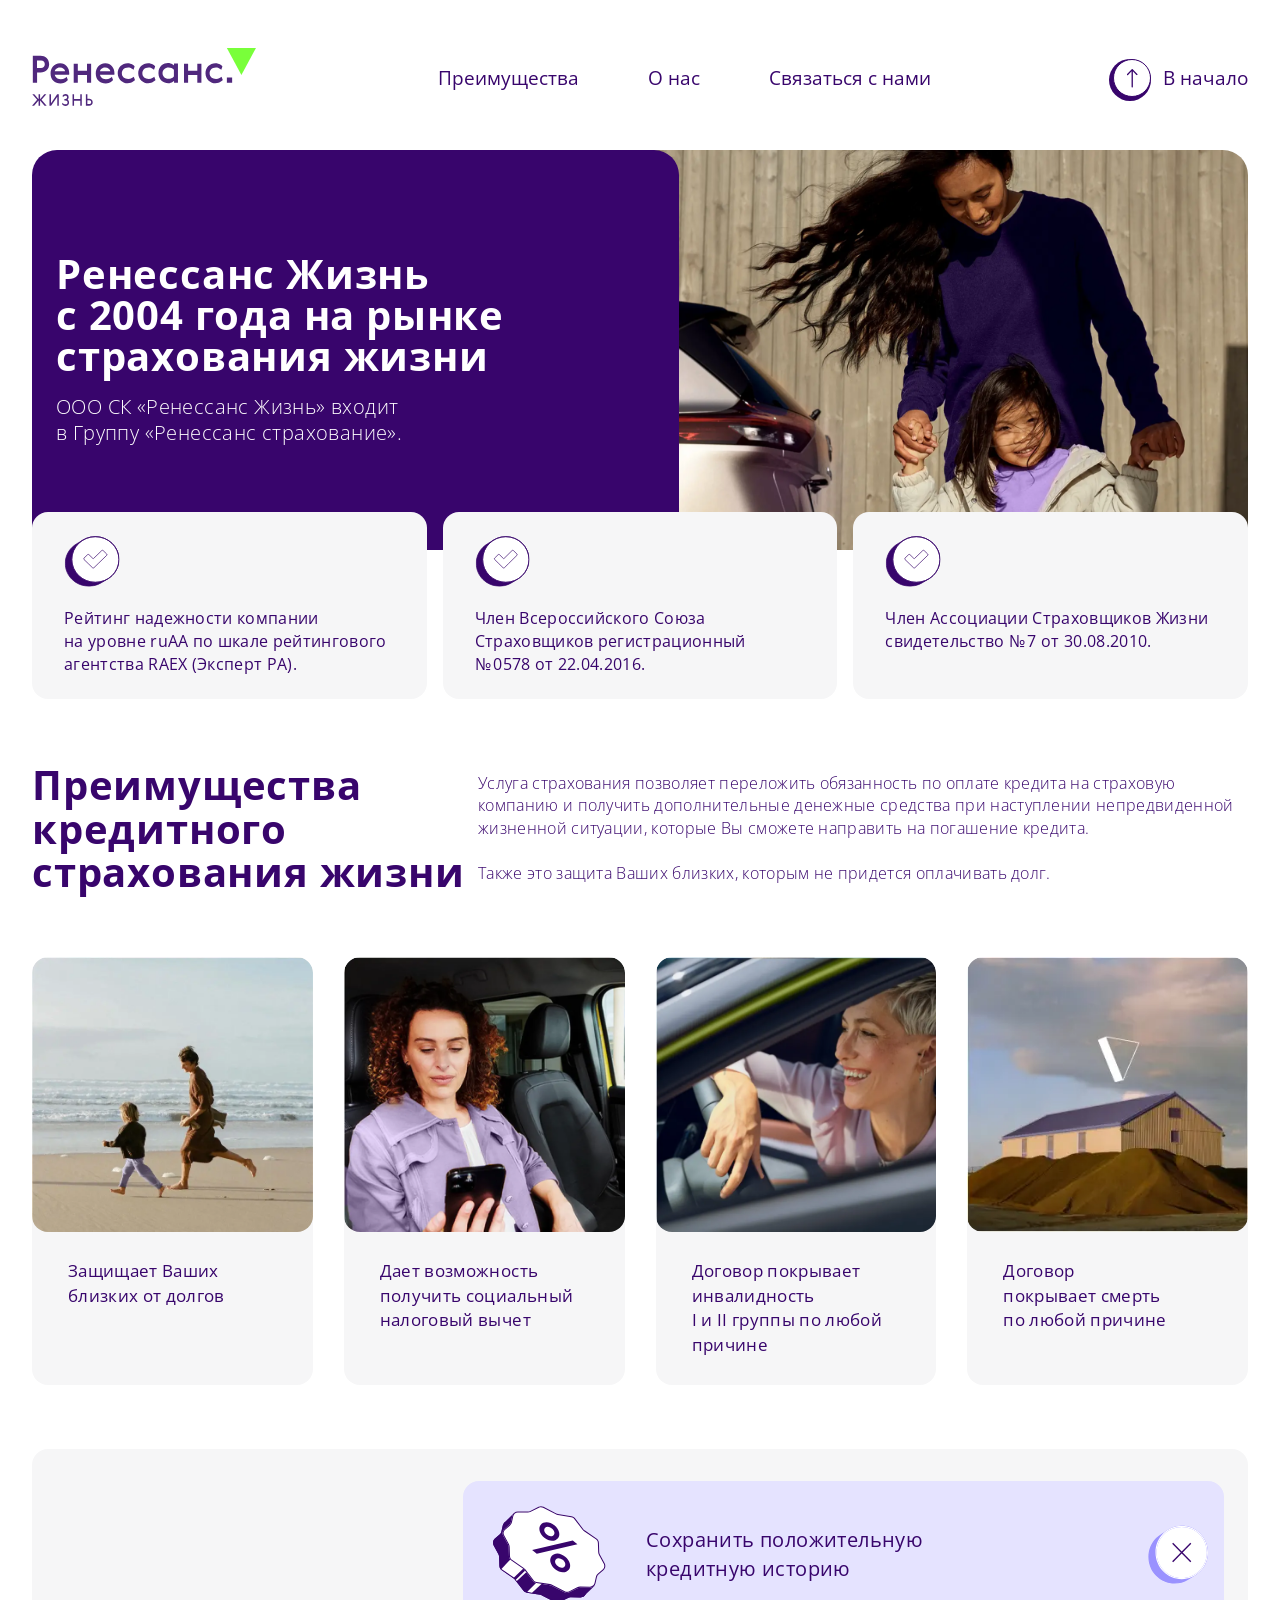
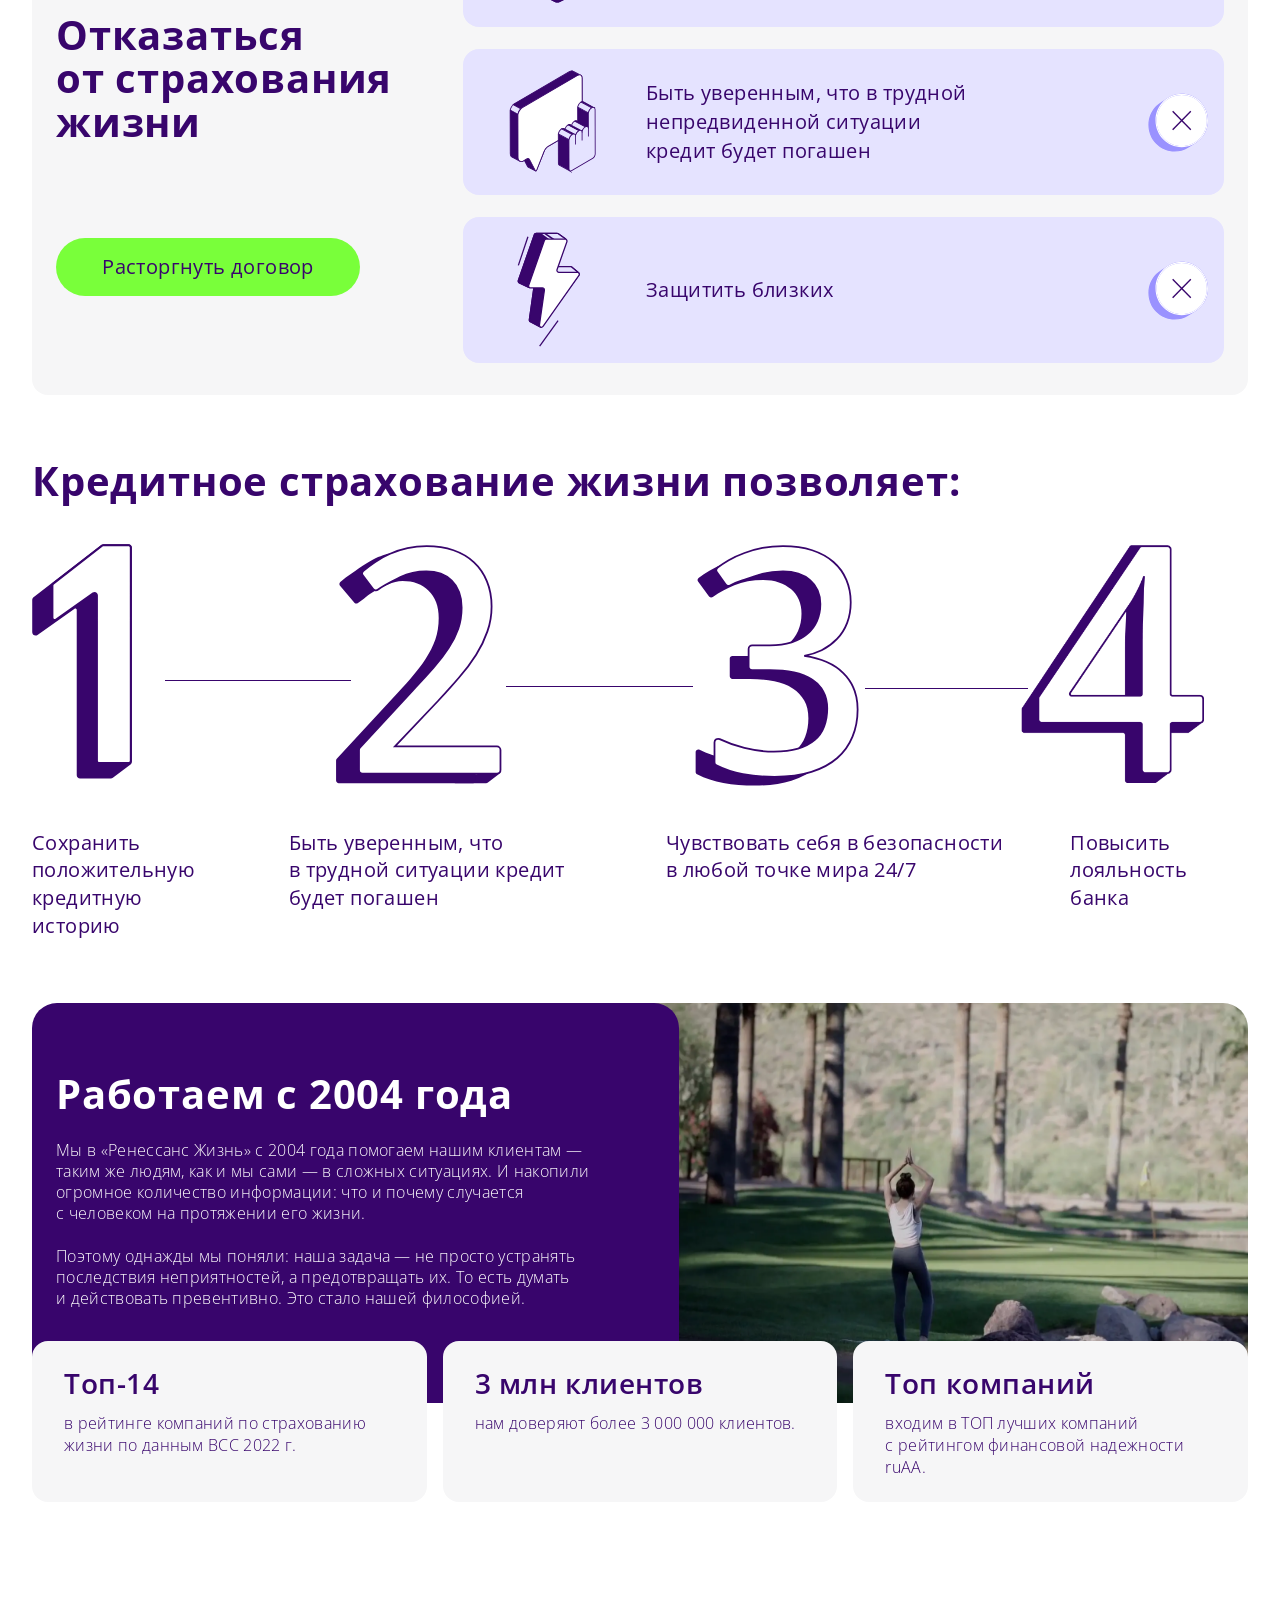
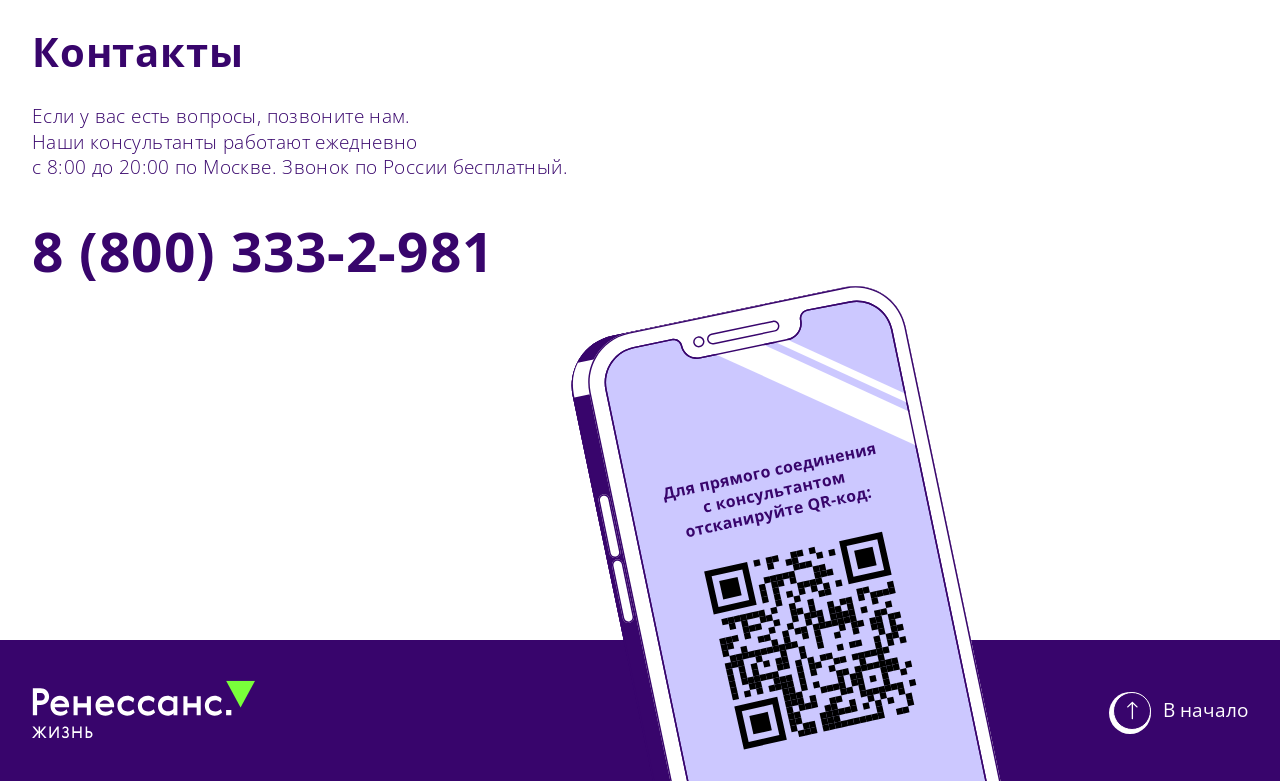
==== index.html @ 48eeff52 "Initial landing page" ====
<!DOCTYPE html>
<html lang="ru" class="page">

   <head>
   <meta charset="UTF-8">
   <meta name="viewport" content="width=device-width, initial-scale=1.0">
   <link rel="icon" href="favicon.svg">
   <link rel="apple-touch-icon" href="apple-touch-icon.png">
   <meta http-equiv="X-UA-Compatible" content="ie=edge">
   <meta name="theme-color" content="#111111">
   <title>Ренессанс Жизнь</title>
   <link rel="preload" href="fonts/Gerbera-Light.woff2" as="font" type="font/woff2" crossorigin>
   <link rel="preload" href="fonts/OpenSans-Regular.woff2" as="font" type="font/woff2" crossorigin>
   <link rel="preload" href="fonts/OpenSans-SemiBold.woff2" as="font" type="font/woff2" crossorigin>
   <link rel="preload" href="fonts/OpenSans-Light.woff2" as="font" type="font/woff2" crossorigin>
   <link rel="preload" href="fonts/OpenSans-Bold.woff2" as="font" type="font/woff2" crossorigin>
   <link rel="stylesheet" href="css/vendor.css">
   <link rel="stylesheet" href="css/main.css">
   <script defer src="js/main.js"></script>

</head>

   <body class="page__body">
      <div class="site-container">
         <header id='header' class="header">
            <div class="container header__container">
               <a href="index.html" class="logo">
                  <img src="./img/svg/logo.svg" class="img-contain" width="224" height="58" alt="logo">
               </a>
               <nav class="nav">
                  <ul class="list-reset nav__list">
                     <li class="nav__item">
                        <a href="#advantages" class="nav__link link scroll__link">Преимущества</a>
                     </li>
                     <li class="nav__item">
                        <a href="#history" class="nav__link link scroll__link">О нас</a>
                     </li>
                     <li class="nav__item">
                        <a href="#contact" class="nav__link link scroll__link">Связаться с нами</a>
                     </li>
                  </ul>
               </nav>
               <a href='#header' class="btn-reset btn__start scroll__link">
                  <div class="btn__block">
                     <div class="btn__back"></div>
                     <div class="btn__circle">
                        <div class="btn__img">
                           <img src="./img/svg/arrowTop.svg" class="img-contain" width="17" height="14" alt="arrowTop">
                        </div>
                     </div>
                  </div>
                  <span class="btn__text">В начало</span>
               </a>
            </div>
         </header>
         <main class="main">
            <section class="hero">
    <div class="container hero__container">
        <div class="hero__banner">
            <div class="hero__left">
                <h1 class="hero__title">Ренессанс Жизнь с 2004 года на рынке страхования жизни</h1>
                <p class="hero__text">ООО СК «Ренессанс Жизнь» входит в Группу «<a href="https://invest.renins.ru/">Ренессанс страхование</a>».</p>
            </div>
            <div class="hero__right">
                <picture>
                    <source srcset="./img/hero.webp" type="image/webp">
                    <img src="./img/hero.jpg" class="img-cover" width="768" height="550" alt="hero">
                </picture>
            </div>
        </div>
        <div class="swiper hero__slider">
            <div class="slider__pagination"></div>
            <div class="swiper-wrapper">
                <div class="swiper-slide">
                    <div class="hero__ico">
                        <img src="./img/svg/check.svg" class="img-contain" width="54" height="52" alt="check">
                    </div>
                    <p class="hero__description">Рейтинг надежности компании на уровне ruАА по шкале рейтингового агентства RAEX (Эксперт РА).</p>
                </div>
                <div class="swiper-slide">
                    <div class="hero__ico">
                        <img src="./img/svg/check.svg" class="img-contain" width="54" height="52" alt="check">
                    </div>
                    <p class="hero__description">Член Всероссийского Союза Страховщиков регистрационный № 0578 от 22.04.2016.</p>
                </div>
                <div class="swiper-slide">
                    <div class="hero__ico">
                        <img src="./img/svg/check.svg" class="img-contain" width="54" height="52" alt="check">
                    </div>
                    <p class="hero__description">Член Ассоциации Страховщиков Жизни свидетельство № 7 от 30.08.2010.</p>
                </div>
            </div>
        </div>
    </div>
</section>
            <section id='advantages' class="advantages">
    <div class="container advantages__container">
        <div class="advantages__header">
            <h2 class="advantages__title">Преимущества кредитного страхования жизни</h2>
            <p class="advantages__text">
                Услуга страхования позволяет переложить обязанность по оплате кредита на страховую компанию и получить дополнительные денежные средства при наступлении непредвиденной жизненной ситуации, которые Вы сможете направить на погашение кредита.<br><br>Также это защита Ваших близких, которым не придется оплачивать долг.
            </p>
        </div>
        <ul class="list-reset advantages__list">
            <li class="advantages__item">
                <div class="advantages__img">
                    <picture>
                        <source srcset="./img/advantages01.webp" type="image/webp">
                        <img loading="lazy" src="./img/advantages01.jpg" class="img-cover" width="326" height="320" alt="advantage">
                    </picture>
                </div>
                <span class="advantages__description">Защищает Ваших<br>близких от долгов</span>
            </li>
            <li class="advantages__item">
                <div class="advantages__img">
                    <picture>
                        <source srcset="./img/advantages02.webp" type="image/webp">
                        <img loading="lazy" src="./img/advantages02.jpg" class="img-cover" width="326" height="320" alt="advantage">
                    </picture>
                </div>
                <span class="advantages__description">Дает возможность получить социальный налоговый вычет</span>
            </li>
            <li class="advantages__item">
                <div class="advantages__img">
                    <picture>
                        <source srcset="./img/advantages03.webp" type="image/webp">
                        <img loading="lazy" src="./img/advantages03.jpg" class="img-cover" width="326" height="320" alt="advantage">
                    </picture>
                </div>
                <span class="advantages__description">Договор покрывает инвалидность I и II группы по любой причине</span>
            </li>
            <li class="advantages__item">
                <div class="advantages__img">
                    <picture>
                        <source srcset="./img/advantages04.webp" type="image/webp">
                        <img loading="lazy" src="./img/advantages04.jpg" class="img-cover" width="326" height="320" alt="advantage">
                    </picture>
                </div>
                <span class="advantages__description">Договор<br>покрывает смерть
                    по любой причине</span>
            </li>
        </ul>
    </div>
</section>
            <div class="rejection">
    <div class="container rejection__container">
        <div class="rejection__content">
            <div class="rejection__info">
                <h2 class="rejection__title">Отказаться от страхования жизни</h2>
                <a href='effects.html' class="btn-reset rejection__btn btn-green">
                    <span>Расторгнуть договор</span>
                </a>
            </div>
            <ul class="list-reset rejection__list">
                <li class="rejection__item">
                    <div class="rejection__img">
                        <img loading="lazy" src="./img/svg/rejection01.svg" class="img-contain" width="141" height="130" alt="rejection01">
                    </div>
                    <span class="rejection__text">Сохранить положительную<br>кредитную историю </span>
                    <div class="rejection__remove">
                        <img loading="lazy" src="./img/svg/rejectionRemove.svg" class="img-contain" width="60" height="57" alt="rejectionRemove">
                    </div>
                </li>
                <li class="rejection__item">
                    <div class="rejection__img">
                        <img loading="lazy" src="./img/svg/rejection02.svg" class="img-contain" width="141" height="130" alt="rejection01">
                    </div>
                    <span class="rejection__text">Быть уверенным, что в трудной непредвиденной ситуации кредит будет погашен</span>
                    <div class="rejection__remove">
                        <img loading="lazy" src="./img/svg/rejectionRemove.svg" class="img-contain" width="87" height="104" alt="rejectionRemove">
                    </div>
                </li>
                <li class="rejection__item">
                    <div class="rejection__img">
                        <img loading="lazy" src="./img/svg/rejection03.svg" class="img-contain" width="63" height="116" alt="rejection01">
                    </div>
                    <span class="rejection__text">Защитить близких</span>
                    <div class="rejection__remove">
                        <img loading="lazy" src="./img/svg/rejectionRemove.svg" class="img-contain" width="60" height="57" alt="rejectionRemove">
                    </div>
                </li>
            </ul>
        </div>
    </div>
</div>
            <section class="levels">
    <div class="container levels__container">
        <h2 class="levels__title">Кредитное страхование
            жизни позволяет:</h2>
        <ul class="list-reset levels__numbers">
            <li class='levels__number'>
                <img src="./img/svg/1.svg" class="img-contain" width="100" height="290" alt="1">
            </li>
            <li class='levels__number'>
                <img src="./img/svg/2.svg" class="img-contain" width="100" height="290" alt="2">
            </li>
            <li class='levels__number'>
                <img src="./img/svg/3.svg" class="img-contain" width="100" height="290" alt="3">
            </li>
            <li class='levels__number'>
                <img src="./img/4.png" class="img-contain" width="100" height="290" alt="4">
            </li>
        </ul>
        <ul class="list-reset levels__text">
            <li>Сохранить положительную кредитную историю</li>
            <li>Быть уверенным, что в трудной ситуации кредит будет погашен</li>
            <li>Чувствовать себя в безопасности в любой точке мира 24/7</li>
            <li>Повысить лояльность банка</li>
        </ul>
    </div>
</section>
            <section id='history' class="history">
    <div class="container history__container">
        <div class="history__banner">
            <div class="history__left">
                <h2 class="history__title">Работаем с 2004 года</h2>
                <p class="history__text">Мы в «Ренессанс Жизнь» с 2004 года помогаем нашим клиентам — таким же людям, как и мы сами — в сложных ситуациях. И накопили огромное количество информации: что и почему случается с человеком на протяжении его жизни.<br><br>Поэтому однажды мы поняли: наша задача — не просто устранять последствия неприятностей, а предотвращать их. То есть думать и действовать превентивно. Это стало нашей философией.</p>
            </div>
            <div class="history__right">
                <picture>
                    <source srcset="./img/history.webp" type="image/webp">
                    <img src="./img/history.jpg" class="img-cover" width="768" height="550" alt="history">
                </picture>
            </div>
        </div>
        <div class="swiper history__slider">
            <div class="slider__pagination"></div>
            <div class="swiper-wrapper">
                <div class="swiper-slide">
                    <span class="history__name">Топ-14 </span>
                    <p class="history__description">в рейтинге компаний по страхованию жизни по данным ВСС 2022 г.</p>
                </div>
                <div class="swiper-slide">
                    <span class="history__name">3 млн клиентов</span>
                    <p class="history__description">нам доверяют более 3 000 000 клиентов.</p>
                </div>
                <div class="swiper-slide">
                    <span class="history__name">Топ компаний</span>
                    <p class="history__description">входим в ТОП лучших компаний с рейтингом финансовой надежности ruAA.</p>
                </div>
            </div>
        </div>
    </div>
</section>
            <section id='contact' class="contact">
    <div class="container contact__container">
        <h2 class="contact__title">Контакты</h2>
        <p class="contact__text">Если у вас есть вопросы, позвоните нам.<br>
            Наши консультанты работают ежедневно<br> с 8:00 до 20:00 по Москве. Звонок по России бесплатный.</p>
        <a href="tel:8 (800) 333-2-981" class="contact__link">8 (800) 333-2-981</a>
    </div>
</section>
         </main>

         <footer class="footer footerPhone">
    <div class="container footer__container">
        <a href="index.html" class="logo">
            <img src="./img/svg/logoWhite.svg" class="img-contain" width="224" height="58" alt="logo">
        </a>
        <div class="footerPhone__img">
            <img src="./img/svg/phoneQr.svg" class="img-contain" width="224" height="58" alt="logo">
        </div>
        <a href='#header' class="btn-reset btn__start scroll__link">
            <div class="btn__block">
                <div class="btn__back"></div>
                <div class="btn__circle">
                    <div class="btn__img">
                        <img src="./img/svg/arrowTopWhite.svg" class="img-contain" width="17" height="14" alt="arrowTop">
                    </div>
                </div>
            </div>
            <span class="btn__text">В начало</span>
        </a>
    </div>
</footer>

      </div>
   </body>

</html>
---- css/main.css ----
:root {
  --font-family: "Open Sans", sans-serif;
  --second-family: "Gerbera", sans-serif;
  --content-width: 1400px;
  --container-offset: 32px;
  --container-width: calc(var(--content-width) + (var(--container-offset) * 2));
  --color-main: #38056c;
}

@media screen and (max-width: 978px) {
  :root {
    --container-offset: 20px;
  }
}
@font-face {
  font-family: "Gerbera";
  src: url("../fonts/Gerbera-Light.woff2") format("woff2"), url("../fonts/Gerbera-Light.woff") format("woff"), url("../fonts/Gerbera-Light.ttf") format("truetype");
  font-weight: 300;
  font-style: normal;
  font-display: swap;
}
@font-face {
  font-family: "Open Sans";
  src: url("../fonts/OpenSans-Regular.woff2") format("woff2"), url("../fonts/OpenSans-Regular.woff") format("woff"), url("../fonts/OpenSans-Regular.ttf") format("truetype");
  font-weight: 400;
  font-style: normal;
  font-display: swap;
}
@font-face {
  font-family: "Open Sans";
  src: url("../fonts/OpenSans-SemiBold.woff2") format("woff2"), url("../fonts/OpenSans-SemiBold.woff") format("woff"), url("../fonts/OpenSans-SemiBold.ttf") format("truetype");
  font-weight: 600;
  font-style: normal;
  font-display: swap;
}
@font-face {
  font-family: "Open Sans";
  src: url("../fonts/OpenSans-Light.woff2") format("woff2"), url("../fonts/OpenSans-Light.woff") format("woff"), url("../fonts/OpenSans-Light.ttf") format("truetype");
  font-weight: 300;
  font-style: normal;
  font-display: swap;
}
@font-face {
  font-family: "Open Sans";
  src: url("../fonts/OpenSans-Bold.woff2") format("woff2"), url("../fonts/OpenSans-Bold.woff") format("woff"), url("../fonts/OpenSans-Bold.ttf") format("truetype");
  font-weight: 700;
  font-style: normal;
  font-display: swap;
}
html {
  -webkit-box-sizing: border-box;
  box-sizing: border-box;
}

*,
*::before,
*::after {
  padding: 0;
  margin: 0;
  -webkit-box-sizing: border-box;
  box-sizing: border-box;
}

h1,
h2,
h3,
h4 {
  margin: 0;
}

.page {
  height: 100%;
  font-family: var(--font-family);
  -webkit-text-size-adjust: 100%;
  color: var(--color-main);
  background: #ffffff;
}

.page__body {
  margin: 0;
  min-width: 320px;
  min-height: 100%;
  font-size: 16px;
}

img {
  height: auto;
  max-width: 100%;
  -o-object-fit: cover;
  object-fit: cover;
}

a {
  text-decoration: none;
}

.site-container {
  width: 100%;
  display: -webkit-box;
  display: -ms-flexbox;
  display: flex;
  -webkit-box-pack: start;
  -ms-flex-pack: start;
  justify-content: flex-start;
  -webkit-box-align: center;
  -ms-flex-align: center;
  align-items: center;
  -webkit-box-orient: vertical;
  -webkit-box-direction: normal;
  -ms-flex-direction: column;
  flex-direction: column;
  min-height: 100vh;
  overflow: hidden;
}

.is-hidden {
  display: none !important;
  /* stylelint-disable-line declaration-no-important */
}

.main {
  width: 100%;
  display: -webkit-box;
  display: -ms-flexbox;
  display: flex;
  -webkit-box-pack: start;
  -ms-flex-pack: start;
  justify-content: flex-start;
  -webkit-box-align: center;
  -ms-flex-align: center;
  align-items: center;
  -webkit-box-orient: vertical;
  -webkit-box-direction: normal;
  -ms-flex-direction: column;
  flex-direction: column;
}

.btn-reset {
  border: none;
  padding: 0;
  background-color: transparent;
  cursor: pointer;
}

.list-reset {
  list-style: none;
  margin: 0;
  padding: 0;
}

.input-reset {
  -webkit-appearance: none;
  -moz-appearance: none;
  appearance: none;
  border: none;
  border-radius: 0;
  background-color: #fff;
}
.input-reset::-webkit-search-decoration, .input-reset::-webkit-search-cancel-button, .input-reset::-webkit-search-results-button, .input-reset::-webkit-search-results-decoration {
  display: none;
}

.visually-hidden {
  position: absolute;
  overflow: hidden;
  margin: -1px;
  border: 0;
  padding: 0;
  width: 1px;
  height: 1px;
  clip: rect(0 0 0 0);
}

.container {
  margin: 0 auto;
  padding: 0 var(--container-offset);
  max-width: var(--container-width);
}

.js-focus-visible :focus:not(.focus-visible) {
  outline: none;
}

.centered {
  text-align: center;
}

.dis-scroll {
  position: fixed;
  left: 0;
  top: 0;
  overflow: hidden;
  width: 100%;
  height: 100vh;
  -ms-scroll-chaining: none;
  overscroll-behavior: none;
}

.page--ios .dis-scroll {
  position: relative;
}

picture {
  display: -webkit-box;
  display: -ms-flexbox;
  display: flex;
}

.img-cover {
  position: absolute;
  width: 100%;
  height: 100%;
  top: 0;
  left: 0;
  -o-object-fit: cover;
  object-fit: cover;
  -o-object-position: center;
  object-position: center;
}

.img-contain {
  width: 100%;
  height: auto;
  -o-object-fit: contain;
  object-fit: contain;
  -o-object-position: center;
  object-position: center;
}

.btn-green {
  display: -webkit-box;
  display: -ms-flexbox;
  display: flex;
  -webkit-box-pack: center;
  -ms-flex-pack: center;
  justify-content: center;
  -webkit-box-align: center;
  -ms-flex-align: center;
  align-items: center;
  text-align: center;
  position: relative;
  color: #38056c;
  z-index: 5;
}
.btn-green::after {
  content: "";
  position: absolute;
  width: 100%;
  height: 100%;
  border-radius: 210px;
  background: #79ff3a;
  z-index: 15;
}
.btn-green::before {
  content: "";
  position: absolute;
  width: calc(100% - 2px);
  height: calc(100% - 2px);
  top: 1px;
  left: 1px;
  border-radius: 210px;
  background: #fff;
  z-index: 10;
  -webkit-transition: all 0.2s ease 0s;
  transition: all 0.2s ease 0s;
}
.btn-green > span {
  color: inherit;
  font-size: inherit;
  z-index: 20;
}
@media (any-hover: hover) and (pointer: fine) {
  .btn-green:hover::before {
    -webkit-transform: translate(-10px, 10px);
    -ms-transform: translate(-10px, 10px);
    transform: translate(-10px, 10px);
  }
}

.btn-white {
  display: -webkit-box;
  display: -ms-flexbox;
  display: flex;
  -webkit-box-pack: center;
  -ms-flex-pack: center;
  justify-content: center;
  -webkit-box-align: center;
  -ms-flex-align: center;
  align-items: center;
  border-radius: 209px;
  text-align: center;
  position: relative;
  color: #38056c;
  z-index: 5;
}
.btn-white::after {
  content: "";
  position: absolute;
  width: 100%;
  height: 100%;
  border-radius: 210px;
  background: #ffffff;
  z-index: 15;
}
.btn-white::before {
  content: "";
  position: absolute;
  width: calc(100% - 2px);
  height: calc(100% - 2px);
  top: 1px;
  left: 1px;
  border-radius: 210px;
  background: #79ff3a;
  z-index: 10;
  -webkit-transition: all 0.2s ease 0s;
  transition: all 0.2s ease 0s;
}
.btn-white > span {
  color: inherit;
  font-size: inherit;
  z-index: 20;
}
@media (any-hover: hover) and (pointer: fine) {
  .btn-white:hover::before {
    -webkit-transform: translate(-10px, 10px);
    -ms-transform: translate(-10px, 10px);
    transform: translate(-10px, 10px);
  }
}

.link {
  -webkit-transition: all 0.2s ease 0s;
  transition: all 0.2s ease 0s;
}
@media (any-hover: hover) and (pointer: fine) {
  .link:hover {
    color: #79ff3a;
  }
}

.header {
  width: 100%;
  display: -webkit-box;
  display: -ms-flexbox;
  display: flex;
  -webkit-box-pack: center;
  -ms-flex-pack: center;
  justify-content: center;
  -webkit-box-align: center;
  -ms-flex-align: center;
  align-items: center;
  position: relative;
  padding-top: 42px;
}

.header__container {
  width: 100%;
  display: -webkit-box;
  display: -ms-flexbox;
  display: flex;
  -webkit-box-pack: justify;
  -ms-flex-pack: justify;
  justify-content: space-between;
  -webkit-box-align: center;
  -ms-flex-align: center;
  align-items: center;
}

.logo {
  width: 224px;
}

.nav {
  position: relative;
}

.nav__list {
  display: -webkit-box;
  display: -ms-flexbox;
  display: flex;
  -webkit-box-pack: center;
  -ms-flex-pack: center;
  justify-content: center;
  -webkit-box-align: center;
  -ms-flex-align: center;
  align-items: center;
  gap: 69px;
}

.nav__item {
  font-weight: 400;
  font-size: 19px;
  line-height: 384%;
  color: #38056c;
}

.nav__link {
  color: inherit;
  font-size: inherit;
}

.btn__block {
  position: relative;
}

.btn__start {
  display: -webkit-box;
  display: -ms-flexbox;
  display: flex;
  -webkit-box-pack: center;
  -ms-flex-pack: center;
  justify-content: center;
  -webkit-box-align: center;
  -ms-flex-align: center;
  align-items: center;
  gap: 12px;
}
@media (any-hover: hover) and (pointer: fine) {
  .btn__start:hover .btn__text {
    color: #79ff3a;
  }
  .btn__start:hover .btn__back {
    background: #79ff3a;
  }
}

.btn__circle {
  width: 38px;
  height: 38px;
  display: -webkit-box;
  display: -ms-flexbox;
  display: flex;
  -webkit-box-pack: center;
  -ms-flex-pack: center;
  justify-content: center;
  -webkit-box-align: center;
  -ms-flex-align: center;
  align-items: center;
  border-radius: 50%;
  border: 1px solid var(--color-main);
  background: #ffffff;
  position: relative;
  z-index: 2;
}

.btn__back {
  content: "";
  position: absolute;
  top: 0;
  right: 0;
  width: 42px;
  height: 42px;
  border-radius: 50%;
  background: var(--color-main);
  z-index: 1;
  -webkit-transition: all 0.2s ease 0s;
  transition: all 0.2s ease 0s;
}

.btn__img {
  width: 17px;
  display: -webkit-box;
  display: -ms-flexbox;
  display: flex;
  -webkit-box-pack: center;
  -ms-flex-pack: center;
  justify-content: center;
  -webkit-box-align: center;
  -ms-flex-align: center;
  align-items: center;
}

.btn__text {
  font-weight: 400;
  font-size: 19px;
  line-height: 384%;
  text-align: right;
  color: #38056c;
  -webkit-transition: all 0.2s ease 0s;
  transition: all 0.2s ease 0s;
}

@media screen and (max-width: 978px) {
  .header__container {
    -ms-flex-wrap: wrap;
    flex-wrap: wrap;
    -webkit-box-pack: justify;
    -ms-flex-pack: justify;
    justify-content: space-between;
  }
  .nav__list {
    gap: 0;
    -webkit-box-pack: justify;
    -ms-flex-pack: justify;
    justify-content: space-between;
  }
  .logo {
    -webkit-box-ordinal-group: 2;
    -ms-flex-order: 1;
    order: 1;
  }
  .nav {
    -webkit-box-ordinal-group: 4;
    -ms-flex-order: 3;
    order: 3;
    width: 100%;
  }
  .btn__start {
    -webkit-box-ordinal-group: 3;
    -ms-flex-order: 2;
    order: 2;
  }
}
@media screen and (max-width: 640px) {
  .header {
    padding-top: 32px;
  }
  .header__container {
    gap: 16px;
  }
  .logo {
    width: 175px;
  }
  .nav__item {
    font-weight: 400;
    font-size: 12px;
    line-height: 30px;
  }
  .btn__text {
    display: none;
  }
  .btn__circle {
    width: 30px;
    height: 30px;
  }
  .btn__back {
    width: 33px;
    height: 33px;
  }
  .btn__img {
    width: 13.5px;
  }
}
.footer {
  width: 100%;
  position: relative;
  background: #f6f6f7;
  padding: 34px 0;
  margin-top: auto;
}

.footerPhone {
  background: var(--color-main);
}

.footer__container {
  width: 100%;
  display: -webkit-box;
  display: -ms-flexbox;
  display: flex;
  -webkit-box-pack: justify;
  -ms-flex-pack: justify;
  justify-content: space-between;
  -webkit-box-align: center;
  -ms-flex-align: center;
  align-items: center;
  position: relative;
}

.footer__description {
  font-weight: 300;
  font-size: 14px;
  line-height: 197%;
  letter-spacing: 0.03em;
  text-align: center;
}

.footer__link {
  font-weight: 400;
  font-size: 16px;
  line-height: 172%;
  letter-spacing: 0.03em;
  text-align: right;
}
.footer__link a {
  color: var(--color-main);
}

@media screen and (max-width: 978px) {
  .footer {
    padding: 28px 0;
  }
  .footer__container {
    -webkit-box-pack: center;
    -ms-flex-pack: center;
    justify-content: center;
    -webkit-box-align: center;
    -ms-flex-align: center;
    align-items: center;
    -webkit-box-orient: vertical;
    -webkit-box-direction: normal;
    -ms-flex-direction: column;
    flex-direction: column;
    gap: 24px;
  }
  .footer__description {
    -webkit-box-ordinal-group: 4;
    -ms-flex-order: 3;
    order: 3;
  }
  .footer__link {
    -webkit-box-ordinal-group: 3;
    -ms-flex-order: 2;
    order: 2;
  }
}
@media screen and (max-width: 640px) {
  .footer__container {
    gap: 16px;
  }
  .footer__description,
  .footer__link {
    font-size: 12px;
    line-height: 120%;
  }
}
.footerPhone {
  position: relative;
}
.footerPhone .btn__circle {
  background: var(--color-main);
  border-color: #ffffff;
}
.footerPhone .btn__back {
  background: #ffffff;
}
.footerPhone .btn__text {
  color: #ffffff;
}

.footerPhone__img {
  position: absolute;
  right: 202px;
  bottom: -34px;
  width: 565px;
  display: -webkit-box;
  display: -ms-flexbox;
  display: flex;
  -webkit-box-pack: end;
  -ms-flex-pack: end;
  justify-content: flex-end;
  -webkit-box-align: end;
  -ms-flex-align: end;
  align-items: flex-end;
  pointer-events: none;
}
.footerPhone__img .img-contain {
  -o-object-position: bottom center;
  object-position: bottom center;
}

@media screen and (max-width: 978px) {
  .footerPhone__img {
    min-width: 365px;
    width: 60%;
    bottom: calc(100% + 28px);
    left: 0;
    right: 0;
    margin: 0 auto;
    -webkit-transform: translateX(-15px);
    -ms-transform: translateX(-15px);
    transform: translateX(-15px);
  }
  .footerPhone .footer__container {
    -webkit-box-orient: horizontal;
    -webkit-box-direction: normal;
    -ms-flex-direction: row;
    flex-direction: row;
    -webkit-box-pack: justify;
    -ms-flex-pack: justify;
    justify-content: space-between;
  }
}
.hero {
  width: 100%;
  position: relative;
  margin-top: 35px;
  display: -webkit-box;
  display: -ms-flexbox;
  display: flex;
  -webkit-box-pack: center;
  -ms-flex-pack: center;
  justify-content: center;
  -webkit-box-align: center;
  -ms-flex-align: center;
  align-items: center;
}

.hero__container {
  width: 100%;
  display: -webkit-box;
  display: -ms-flexbox;
  display: flex;
  -webkit-box-pack: center;
  -ms-flex-pack: center;
  justify-content: center;
  -webkit-box-align: center;
  -ms-flex-align: center;
  align-items: center;
  -webkit-box-orient: vertical;
  -webkit-box-direction: normal;
  -ms-flex-direction: column;
  flex-direction: column;
  max-width: 1642px;
}

.hero__banner {
  width: 100%;
  display: -webkit-box;
  display: -ms-flexbox;
  display: flex;
  -webkit-box-pack: center;
  -ms-flex-pack: center;
  justify-content: center;
  -webkit-box-align: stretch;
  -ms-flex-align: stretch;
  align-items: stretch;
}

.hero__left {
  width: 53.231%;
  display: -webkit-box;
  display: -ms-flexbox;
  display: flex;
  -webkit-box-pack: center;
  -ms-flex-pack: center;
  justify-content: center;
  -webkit-box-align: start;
  -ms-flex-align: start;
  align-items: flex-start;
  -webkit-box-orient: vertical;
  -webkit-box-direction: normal;
  -ms-flex-direction: column;
  flex-direction: column;
  padding: 90px 24px 90px 90px;
  min-height: 548px;
  border-radius: 25px;
  background: #38056c;
  position: relative;
  gap: 16px;
  z-index: 5;
}

.hero__title {
  max-width: 671px;
  width: 100%;
  text-align: left;
  font-weight: 700;
  font-size: 55px;
  line-height: 102%;
  letter-spacing: 0.02em;
  color: #fff;
}

.hero__text {
  width: 100%;
  text-align: left;
  font-weight: 300;
  font-size: 24px;
  line-height: 133%;
  letter-spacing: 0.02em;
  max-width: 428px;
  color: #fff;
}
.hero__text a {
  color: inherit;
}

.hero__right {
  width: calc(46.769% + 30px);
  position: relative;
  height: auto;
  border-radius: 0 25px 25px 0;
  overflow: hidden;
  margin-left: -30px;
  z-index: 2;
}

.hero__slider {
  width: 100%;
  position: relative;
  max-width: 1400px;
  margin-top: -38px;
  z-index: 20;
}
.hero__slider .swiper-wrapper {
  -webkit-box-align: stretch;
  -ms-flex-align: stretch;
  align-items: stretch;
}
.hero__slider .swiper-slide {
  width: 100%;
  display: -webkit-box;
  display: -ms-flexbox;
  display: flex;
  -webkit-box-pack: start;
  -ms-flex-pack: start;
  justify-content: flex-start;
  -webkit-box-align: start;
  -ms-flex-align: start;
  align-items: flex-start;
  -webkit-box-orient: vertical;
  -webkit-box-direction: normal;
  -ms-flex-direction: column;
  flex-direction: column;
  height: auto;
  border-radius: 16px;
  background: #f6f6f7;
  padding: 52px 48px 41px 55px;
  gap: 15px;
}

.hero__ico {
  width: 55.5px;
}

.hero__description {
  width: 100%;
  text-align: left;
  font-weight: 400;
  font-size: 18px;
  line-height: 145%;
  letter-spacing: 0.02em;
  color: #38056c;
}

.slider__pagination {
  position: absolute;
  left: 0;
  bottom: 0;
  right: 0;
  margin: 0 auto;
  display: -webkit-box;
  display: -ms-flexbox;
  display: flex;
  -webkit-box-pack: center;
  -ms-flex-pack: center;
  justify-content: center;
  -webkit-box-align: center;
  -ms-flex-align: center;
  align-items: center;
}

.swiper-horizontal > .swiper-pagination-bullets .swiper-pagination-bullet,
.swiper-pagination-horizontal.swiper-pagination-bullets .swiper-pagination-bullet {
  background: #d9d9d9;
  opacity: 1;
  width: 12px;
  height: 12px;
  margin: 0 5.5px;
  -webkit-transition: all 0.2s ease 0s;
  transition: all 0.2s ease 0s;
}

.swiper-horizontal > .swiper-pagination-bullets .swiper-pagination-bullet.swiper-pagination-bullet-active,
.swiper-pagination-horizontal.swiper-pagination-bullets .swiper-pagination-bullet.swiper-pagination-bullet-active {
  background: #38056c;
}

@media screen and (max-width: 1440px) {
  .hero__left {
    padding: 24px;
    min-height: 400px;
  }
  .hero__title {
    font-size: 40px;
    max-width: 500px;
  }
  .hero__text {
    font-size: 20px;
  }
  .hero__slider .swiper-slide {
    padding: 24px 32px;
  }
  .hero__description {
    font-size: 16px;
  }
}
@media screen and (max-width: 978px) {
  .hero__banner {
    -webkit-box-pack: center;
    -ms-flex-pack: center;
    justify-content: center;
    -webkit-box-align: center;
    -ms-flex-align: center;
    align-items: center;
    -webkit-box-orient: vertical;
    -webkit-box-direction: normal;
    -ms-flex-direction: column;
    flex-direction: column;
  }
  .hero__left {
    width: 100%;
    padding: 44px 21px 24px 21px;
    -webkit-box-pack: center;
    -ms-flex-pack: center;
    justify-content: center;
    -webkit-box-align: center;
    -ms-flex-align: center;
    align-items: center;
    -webkit-box-orient: vertical;
    -webkit-box-direction: normal;
    -ms-flex-direction: column;
    flex-direction: column;
    min-height: auto;
    border-radius: 25px 25px 0 0;
  }
  .hero__right {
    width: 100%;
    border-radius: 0 0 25px 25px;
    aspect-ratio: 1.2389/1;
    margin: 0;
  }
  .hero__text,
  .hero__title {
    text-align: center;
  }
  .hero__slider {
    margin-top: -40px;
    padding-bottom: 30px;
    position: relative;
  }
  .hero__slider .swiper-slide {
    padding: 32px 34px 25px 34px;
  }
}
@media screen and (max-width: 640px) {
  .hero {
    margin-top: 20px;
  }
  .hero__left {
    gap: 14px;
  }
  .hero__text {
    font-weight: 300;
    font-size: 12px;
    line-height: 133%;
    letter-spacing: 0.02em;
  }
  .hero__title {
    font-weight: 700;
    font-size: 20px;
    line-height: 115%;
    letter-spacing: 0.02em;
  }
  .hero__slider .swiper-slide {
    gap: 10px;
  }
  .hero__ico {
    width: 35px;
  }
  .hero__description {
    font-size: 12px;
    line-height: 143%;
    letter-spacing: 0.02em;
  }
  .swiper-horizontal > .swiper-pagination-bullets .swiper-pagination-bullet,
  .swiper-pagination-horizontal.swiper-pagination-bullets .swiper-pagination-bullet {
    width: 7px;
    height: 7px;
  }
}
.history {
  width: 100%;
  position: relative;
  margin-top: 64px;
  display: -webkit-box;
  display: -ms-flexbox;
  display: flex;
  -webkit-box-pack: center;
  -ms-flex-pack: center;
  justify-content: center;
  -webkit-box-align: center;
  -ms-flex-align: center;
  align-items: center;
}

.history__container {
  width: 100%;
  display: -webkit-box;
  display: -ms-flexbox;
  display: flex;
  -webkit-box-pack: center;
  -ms-flex-pack: center;
  justify-content: center;
  -webkit-box-align: center;
  -ms-flex-align: center;
  align-items: center;
  -webkit-box-orient: vertical;
  -webkit-box-direction: normal;
  -ms-flex-direction: column;
  flex-direction: column;
  max-width: 1642px;
}

.history__banner {
  width: 100%;
  display: -webkit-box;
  display: -ms-flexbox;
  display: flex;
  -webkit-box-pack: center;
  -ms-flex-pack: center;
  justify-content: center;
  -webkit-box-align: stretch;
  -ms-flex-align: stretch;
  align-items: stretch;
}

.history__left {
  width: 53.231%;
  display: -webkit-box;
  display: -ms-flexbox;
  display: flex;
  -webkit-box-pack: center;
  -ms-flex-pack: center;
  justify-content: center;
  -webkit-box-align: start;
  -ms-flex-align: start;
  align-items: flex-start;
  -webkit-box-orient: vertical;
  -webkit-box-direction: normal;
  -ms-flex-direction: column;
  flex-direction: column;
  padding: 90px 24px 90px 90px;
  min-height: 548px;
  border-radius: 25px;
  background: #38056c;
  position: relative;
  gap: 24px;
  z-index: 5;
}

.history__title {
  max-width: 340px;
  width: 100%;
  text-align: left;
  font-weight: 700;
  font-size: 55px;
  line-height: 102%;
  letter-spacing: 0.02em;
  color: #fff;
}

.history__text {
  width: 100%;
  text-align: left;
  font-weight: 300;
  font-size: 17px;
  line-height: 133%;
  letter-spacing: 0.02em;
  max-width: 560px;
  color: #fff;
}
.history__text a {
  color: inherit;
}

.history__right {
  width: calc(46.769% + 30px);
  position: relative;
  height: auto;
  border-radius: 0 25px 25px 0;
  overflow: hidden;
  margin-left: -30px;
  z-index: 2;
}

.history__slider {
  width: 100%;
  position: relative;
  max-width: 1400px;
  margin-top: -62px;
  z-index: 20;
}
.history__slider .swiper-wrapper {
  -webkit-box-align: stretch;
  -ms-flex-align: stretch;
  align-items: stretch;
}
.history__slider .swiper-slide {
  width: 100%;
  display: -webkit-box;
  display: -ms-flexbox;
  display: flex;
  -webkit-box-pack: start;
  -ms-flex-pack: start;
  justify-content: flex-start;
  -webkit-box-align: start;
  -ms-flex-align: start;
  align-items: flex-start;
  -webkit-box-orient: vertical;
  -webkit-box-direction: normal;
  -ms-flex-direction: column;
  flex-direction: column;
  height: auto;
  border-radius: 16px;
  background: #f6f6f7;
  padding: 32px 48px 38px 55px;
  gap: 8px;
}

.history__description {
  width: 100%;
  text-align: left;
  font-weight: 300;
  font-size: 20px;
  line-height: 138%;
  letter-spacing: 0.02em;
  color: #38056c;
}

.history__name {
  width: 100%;
  text-align: left;
  font-weight: 600;
  font-size: 32px;
  line-height: 138%;
  letter-spacing: 0.02em;
}

@media screen and (max-width: 1440px) {
  .history__left {
    padding: 64px 24px 88px 24px;
    min-height: 400px;
  }
  .history__title {
    font-size: 40px;
    max-width: 500px;
  }
  .history__text {
    font-size: 16px;
  }
  .history__name {
    font-size: 28px;
  }
  .history__slider .swiper-slide {
    padding: 24px 32px;
  }
  .history__description {
    font-size: 16px;
  }
}
@media screen and (max-width: 978px) {
  .history__banner {
    -webkit-box-pack: center;
    -ms-flex-pack: center;
    justify-content: center;
    -webkit-box-align: center;
    -ms-flex-align: center;
    align-items: center;
    -webkit-box-orient: vertical;
    -webkit-box-direction: normal;
    -ms-flex-direction: column;
    flex-direction: column;
  }
  .history__left {
    width: 100%;
    padding: 44px 21px 24px 21px;
    -webkit-box-pack: center;
    -ms-flex-pack: center;
    justify-content: center;
    -webkit-box-align: center;
    -ms-flex-align: center;
    align-items: center;
    -webkit-box-orient: vertical;
    -webkit-box-direction: normal;
    -ms-flex-direction: column;
    flex-direction: column;
    min-height: auto;
    border-radius: 25px 25px 0 0;
  }
  .history__right {
    width: 100%;
    border-radius: 0 0 25px 25px;
    aspect-ratio: 1.2389/1;
    margin: 0;
  }
  .history__text,
  .history__title {
    text-align: center;
    max-width: 100%;
  }
  .history__slider {
    margin-top: -40px;
    padding-bottom: 30px;
    position: relative;
  }
  .history__slider .swiper-slide {
    padding: 32px 34px 25px 34px;
  }
}
@media screen and (max-width: 640px) {
  .history {
    margin-top: 46px;
  }
  .history__left {
    gap: 14px;
  }
  .history__text {
    font-weight: 300;
    font-size: 12px;
    line-height: 133%;
    letter-spacing: 0.02em;
  }
  .history__title {
    font-weight: 700;
    font-size: 20px;
    line-height: 115%;
    letter-spacing: 0.02em;
    max-width: 160px;
  }
  .history__slider .swiper-slide {
    gap: 8px;
    padding: 32px 40px 40px 40px;
  }
  .history__name {
    font-weight: 600;
    font-size: 24px;
    line-height: 138%;
    letter-spacing: 0.02em;
  }
  .history__description {
    font-weight: 300;
    font-size: 14px;
    line-height: 145%;
    letter-spacing: 0.02em;
  }
}
.advantages {
  width: 100%;
  position: relative;
  margin-top: 64px;
}

.advantages__container {
  width: 100%;
  display: -webkit-box;
  display: -ms-flexbox;
  display: flex;
  -webkit-box-pack: start;
  -ms-flex-pack: start;
  justify-content: flex-start;
  -webkit-box-align: start;
  -ms-flex-align: start;
  align-items: flex-start;
  -webkit-box-orient: vertical;
  -webkit-box-direction: normal;
  -ms-flex-direction: column;
  flex-direction: column;
  gap: 64px;
}

.advantages__header {
  width: 100%;
  display: -webkit-box;
  display: -ms-flexbox;
  display: flex;
  -webkit-box-pack: start;
  -ms-flex-pack: start;
  justify-content: flex-start;
  -webkit-box-align: center;
  -ms-flex-align: center;
  align-items: center;
  gap: 6px;
}

.advantages__title {
  width: auto;
  -webkit-box-flex: 1;
  -ms-flex: 1 1 49.142%;
  flex: 1 1 49.142%;
  max-width: 682px;
  text-align: left;
  font-weight: 700;
  font-size: 55px;
  line-height: 108%;
  letter-spacing: 0.02em;
  color: #38056c;
}

.advantages__text {
  width: auto;
  -webkit-box-flex: 1;
  -ms-flex: 1 1 50.857%;
  flex: 1 1 50.857%;
  max-width: 615px;
  font-weight: 300;
  font-size: 17px;
  line-height: 141%;
  letter-spacing: 0.02em;
}

.advantages__list {
  width: 100%;
  display: -ms-grid;
  display: grid;
  -ms-grid-columns: (1fr)[4];
  grid-template-columns: repeat(4, 1fr);
  gap: 31px;
  -webkit-box-align: stretch;
  -ms-flex-align: stretch;
  align-items: stretch;
}

.advantages__item {
  width: 100%;
  height: auto;
  display: -webkit-box;
  display: -ms-flexbox;
  display: flex;
  -webkit-box-pack: start;
  -ms-flex-pack: start;
  justify-content: flex-start;
  -webkit-box-align: start;
  -ms-flex-align: start;
  align-items: flex-start;
  -webkit-box-orient: vertical;
  -webkit-box-direction: normal;
  -ms-flex-direction: column;
  flex-direction: column;
  border-radius: 16px;
  overflow: hidden;
  background: #f6f6f7;
}

.advantages__img {
  width: 100%;
  position: relative;
  overflow: hidden;
  border-radius: 16px;
  aspect-ratio: 1.021943/1;
}

.advantages__description {
  width: 100%;
  text-align: left;
  padding: 27px 36px;
  font-weight: 400;
  font-size: 17px;
  line-height: 146%;
  letter-spacing: 0.02em;
  color: #38056c;
  max-width: 308px;
}

@media screen and (max-width: 1440px) {
  .advantages__title {
    width: auto;
    width: 440px;
    -webkit-box-flex: 0;
    -ms-flex: none;
    flex: none;
    font-size: 40px;
  }
  .advantages__text {
    -webkit-box-flex: 1;
    -ms-flex: 1 1 0px;
    flex: 1 1 0;
    max-width: 100%;
    font-size: 16px;
  }
}
@media screen and (max-width: 978px) {
  .advantages__header {
    -webkit-box-pack: center;
    -ms-flex-pack: center;
    justify-content: center;
    -webkit-box-align: center;
    -ms-flex-align: center;
    align-items: center;
    -webkit-box-orient: vertical;
    -webkit-box-direction: normal;
    -ms-flex-direction: column;
    flex-direction: column;
    gap: 24px;
  }
  .advantages__title {
    width: 100%;
    text-align: center;
  }
  .advantages__text {
    text-align: center;
  }
  .advantages__list {
    -ms-grid-columns: (1fr)[2];
    grid-template-columns: repeat(2, 1fr);
    gap: 24px;
  }
}
@media screen and (max-width: 640px) {
  .advantages {
    margin-top: 46px;
  }
  .advantages__container {
    gap: 36px;
  }
  .advantages__header {
    gap: 10px;
  }
  .advantages__title {
    font-weight: 700;
    font-size: 20px;
    line-height: 127%;
    letter-spacing: 0.02em;
    text-align: center;
    max-width: 270px;
  }
  .advantages__text {
    font-weight: 300;
    font-size: 12px;
    line-height: 150%;
    letter-spacing: 0.01em;
  }
  .advantages__list {
    -ms-grid-columns: 1fr;
    grid-template-columns: 1fr;
    gap: 17px;
  }
  .advantages__img {
    aspect-ratio: 1.71779/1;
  }
  .advantages__description {
    font-weight: 400;
    font-size: 14px;
    line-height: 152%;
    letter-spacing: 0.02em;
    max-width: 100%;
    padding: 17px 31px 21px 31px;
  }
}
.rejection {
  width: 100%;
  position: relative;
  margin-top: 64px;
}

.rejection__container {
  width: 100%;
  max-width: 1642px;
}

.rejection__content {
  width: 100%;
  display: -webkit-box;
  display: -ms-flexbox;
  display: flex;
  -webkit-box-pack: center;
  -ms-flex-pack: center;
  justify-content: center;
  -webkit-box-align: center;
  -ms-flex-align: center;
  align-items: center;
  border-radius: 16px;
  background: #f6f6f7;
  padding: 55px 90px;
  gap: 24px;
}

.rejection__info {
  width: 505px;
  display: -webkit-box;
  display: -ms-flexbox;
  display: flex;
  -webkit-box-pack: start;
  -ms-flex-pack: start;
  justify-content: flex-start;
  -webkit-box-align: start;
  -ms-flex-align: start;
  align-items: flex-start;
  -webkit-box-orient: vertical;
  -webkit-box-direction: normal;
  -ms-flex-direction: column;
  flex-direction: column;
  gap: 95px;
  margin-right: auto;
  margin-top: 65px;
}

.rejection__title {
  width: 100%;
  font-weight: 700;
  font-size: 55px;
  line-height: 108%;
  letter-spacing: 0.02em;
  color: #38056c;
}

.rejection__btn {
  width: 304px;
  height: 58px;
  font-size: 20px;
  line-height: 133%;
  letter-spacing: 0.02em;
}

.rejection__list {
  width: auto;
  -webkit-box-flex: 1;
  -ms-flex: 1 1 0px;
  flex: 1 1 0;
  max-width: 761px;
  display: -webkit-box;
  display: -ms-flexbox;
  display: flex;
  -webkit-box-pack: start;
  -ms-flex-pack: start;
  justify-content: flex-start;
  -webkit-box-align: start;
  -ms-flex-align: start;
  align-items: flex-start;
  -webkit-box-orient: vertical;
  -webkit-box-direction: normal;
  -ms-flex-direction: column;
  flex-direction: column;
  gap: 22px;
}

.rejection__item {
  width: 100%;
  display: -webkit-box;
  display: -ms-flexbox;
  display: flex;
  -webkit-box-pack: center;
  -ms-flex-pack: center;
  justify-content: center;
  -webkit-box-align: center;
  -ms-flex-align: center;
  align-items: center;
  padding: 7px 44px 7px 32px;
  background: #e5e3ff;
  border-radius: 16px;
  gap: 26px;
  min-height: 146px;
}
.rejection__item:nth-child(1) .rejection__img {
  width: 141px;
  height: 130px;
}
.rejection__item:nth-child(2) .rejection__img {
  width: 87px;
  height: 104px;
  margin-right: 24px;
  margin-left: 30px;
}
.rejection__item:nth-child(3) .rejection__img {
  width: 63px;
  height: 116px;
  margin-right: 40px;
  margin-left: 38px;
}

.rejection__text {
  text-align: left;
  -webkit-box-flex: 1;
  -ms-flex: 1 1 0px;
  flex: 1 1 0;
  font-weight: 400;
  font-size: 20px;
  line-height: 145%;
  letter-spacing: 0.02em;
  color: #38056c;
  max-width: 325px;
}

.rejection__remove {
  width: 60px;
  height: 57px;
  margin-left: auto;
}

@media screen and (max-width: 1440px) {
  .rejection__content {
    padding: 32px 24px;
  }
  .rejection__title {
    font-size: 40px;
  }
  .rejection__info {
    width: 340px;
  }
  .rejection__item {
    padding-left: 16px;
    padding-right: 16px;
  }
}
@media screen and (max-width: 978px) {
  .rejection__content {
    -webkit-box-pack: center;
    -ms-flex-pack: center;
    justify-content: center;
    -webkit-box-align: center;
    -ms-flex-align: center;
    align-items: center;
    -webkit-box-orient: vertical;
    -webkit-box-direction: normal;
    -ms-flex-direction: column;
    flex-direction: column;
  }
  .rejection__title {
    text-align: center;
  }
  .rejection__info {
    width: 100%;
    -webkit-box-pack: center;
    -ms-flex-pack: center;
    justify-content: center;
    -webkit-box-align: center;
    -ms-flex-align: center;
    align-items: center;
    gap: 40px;
    margin: 0;
  }
  .rejection__list {
    width: 100%;
    margin-top: 24px;
  }
}
@media screen and (max-width: 640px) {
  .rejection {
    margin-top: 46px;
  }
  .rejection__container {
    padding: 0;
  }
  .rejection__content {
    padding: 34px 20px 44px 20px;
    gap: 32px;
  }
  .rejection__info {
    gap: 18px;
  }
  .rejection__title {
    font-weight: 700;
    font-size: 20px;
    line-height: 127%;
    letter-spacing: 0.02em;
  }
  .rejection__btn {
    width: 229px;
    height: 44px;
    font-weight: 400;
    font-size: 13px;
    line-height: 160%;
    letter-spacing: 0.02em;
  }
  .rejection__list {
    gap: 11px;
    margin-top: 0;
  }
  .rejection__item {
    padding: 7px 16px 6px 12px;
    border-radius: 6px;
    gap: 15px;
    min-height: 54px;
  }
  .rejection__item:nth-child(1) .rejection__img {
    width: 43.5px;
    height: 40px;
  }
  .rejection__item:nth-child(2) .rejection__img {
    width: 32px;
    height: 38px;
    margin-right: 6px;
    margin-left: 5px;
  }
  .rejection__item:nth-child(3) .rejection__img {
    width: 19.5px;
    height: 35.5px;
    margin-right: 10px;
    margin-left: 14px;
  }
  .rejection__text {
    font-size: 12px;
    line-height: 125%;
    letter-spacing: 0.01em;
    max-width: 220px;
  }
  .rejection__remove {
    width: 22.2px;
    height: 22px;
  }
}
@media screen and (max-width: 340px) {
  .rejection__text {
    max-width: 127px;
  }
}
.levels {
  width: 100%;
  position: relative;
  margin-top: 64px;
}

.levels__container {
  width: 100%;
  display: -webkit-box;
  display: -ms-flexbox;
  display: flex;
  -webkit-box-pack: start;
  -ms-flex-pack: start;
  justify-content: flex-start;
  -webkit-box-align: start;
  -ms-flex-align: start;
  align-items: flex-start;
  -webkit-box-orient: vertical;
  -webkit-box-direction: normal;
  -ms-flex-direction: column;
  flex-direction: column;
  gap: 42px;
  max-width: 1440px;
}

.levels__title {
  width: 100%;
  display: -webkit-box;
  display: -ms-flexbox;
  display: flex;
  -webkit-box-pack: start;
  -ms-flex-pack: start;
  justify-content: flex-start;
  -webkit-box-align: start;
  -ms-flex-align: start;
  align-items: flex-start;
  text-align: left;
  max-width: 1106px;
  font-weight: 700;
  font-size: 55px;
  line-height: 108%;
  letter-spacing: 0.02em;
  color: #38056c;
  margin-bottom: 6px;
}

.levels__numbers {
  width: 100%;
  display: -webkit-box;
  display: -ms-flexbox;
  display: flex;
  -webkit-box-pack: start;
  -ms-flex-pack: start;
  justify-content: flex-start;
  -webkit-box-align: start;
  -ms-flex-align: start;
  align-items: flex-start;
}

.levels__number {
  position: relative;
  display: -webkit-box;
  display: -ms-flexbox;
  display: flex;
  -webkit-box-pack: center;
  -ms-flex-pack: center;
  justify-content: center;
  -webkit-box-align: center;
  -ms-flex-align: center;
  align-items: center;
}
.levels__number:nth-child(1) {
  width: 113px;
  height: 264px;
  margin-right: 230px;
}
.levels__number:nth-child(1)::before {
  content: "";
  position: absolute;
  right: -247px;
  bottom: 110px;
  width: 210px;
  height: 1px;
  background: #38056c;
}
.levels__number:nth-child(2) {
  width: 187px;
  height: 271px;
  margin-right: 218px;
}
.levels__number:nth-child(2)::before {
  content: "";
  position: absolute;
  right: -215px;
  bottom: 110px;
  width: 210px;
  height: 1px;
  background: #38056c;
}
.levels__number:nth-child(3) {
  width: 185px;
  height: 273px;
  margin-right: 182px;
}
.levels__number:nth-child(3)::before {
  content: "";
  position: absolute;
  right: -190px;
  bottom: 110px;
  width: 183px;
  height: 1px;
  background: #38056c;
}
.levels__number:nth-child(4) {
  width: 207px;
  height: 269px;
  margin-left: auto;
  margin-right: 50px;
}

.levels__text {
  width: 100%;
  display: -webkit-box;
  display: -ms-flexbox;
  display: flex;
  -webkit-box-pack: start;
  -ms-flex-pack: start;
  justify-content: flex-start;
  -webkit-box-align: start;
  -ms-flex-align: start;
  align-items: flex-start;
}

.levels__text li {
  position: relative;
  display: -webkit-box;
  display: -ms-flexbox;
  display: flex;
  -webkit-box-pack: center;
  -ms-flex-pack: center;
  justify-content: center;
  -webkit-box-align: center;
  -ms-flex-align: center;
  align-items: center;
  font-weight: 400;
  font-size: 20px;
  line-height: 138%;
  letter-spacing: 0.02em;
  color: #38056c;
  text-align: left;
}
.levels__text li:nth-child(1) {
  width: 229px;
  margin-right: 60px;
}
.levels__text li:nth-child(2) {
  width: 332px;
  margin-right: 92px;
}
.levels__text li:nth-child(3) {
  width: 417px;
  margin-right: 38px;
}
.levels__text li:nth-child(4) {
  width: auto;
  -webkit-box-flex: 1;
  -ms-flex: 1 1 0px;
  flex: 1 1 0;
  margin-left: auto;
}

@media screen and (max-width: 1440px) {
  .levels__title {
    font-size: 40px;
    margin-bottom: 0;
  }
  .levels__number:nth-child(1) {
    width: 7.84722222vw; /* 113px / 1440 * 100 */
    height: 18.3333333vw; /* 264px / 1440 * 100 */
    margin-right: 15.9722222vw; /* 230px / 1440 * 100 */
  }
  .levels__number:nth-child(1)::before {
    right: -17.1527778vw; /* -247px / 1440 * 100 */
    bottom: 7.63888889vw; /* 110px / 1440 * 100 */
    width: 14.5833333vw; /* 210px / 1440 * 100 */
  }
  .levels__number:nth-child(2) {
    width: 12.9861111vw; /* 187px / 1440 * 100 */
    height: 18.8194444vw; /* 271px / 1440 * 100 */
    margin-right: 15.1388889vw; /* 218px / 1440 * 100 */
  }
  .levels__number:nth-child(2)::before {
    right: -14.9305556vw; /* -215px / 1440 * 100 */
    bottom: 7.63888889vw; /* 110px / 1440 * 100 */
    width: 14.5833333vw; /* 210px / 1440 * 100 */
    background: #38056c;
  }
  .levels__number:nth-child(3) {
    width: 12.8472222vw; /* 185px / 1440 * 100 */
    height: 18.9583333vw; /* 273px / 1440 * 100 */
    margin-right: 12.6388889vw; /* 182px / 1440 * 100 */
  }
  .levels__number:nth-child(3)::before {
    right: -13.1944444vw; /* -190px / 1440 * 100 */
    bottom: 7.63888889vw; /* 110px / 1440 * 100 */
    width: 12.7083333vw; /* 183px / 1440 * 100 */
  }
  .levels__number:nth-child(4) {
    width: 14.375vw; /* 207px / 1440 * 100 */
    height: 18.6805556vw; /* 269px / 1440 * 100 */
    margin-right: 3.47222222vw; /* 50px / 1440 * 100 */
  }
  .levels__text li:nth-child(1) {
    width: 15.9027778vw; /* 229px / 1440 * 100 */
    margin-right: 4.16666667vw; /* 60px / 1440 * 100 */
  }
  .levels__text li:nth-child(2) {
    width: 23.0555556vw; /* 332px / 1440 * 100 */
    margin-right: 6.38888889vw; /* 92px / 1440 * 100 */
  }
  .levels__text li:nth-child(3) {
    width: 28.9583333vw; /* 417px / 1440 * 100 */
    margin-right: 2.63888889vw; /* 38px / 1440 * 100 */
  }
  .levels__text li:nth-child(4) {
    width: auto;
    -webkit-box-flex: 1;
    -ms-flex: 1 1 0px;
    flex: 1 1 0;
    margin-left: auto;
  }
}
@media screen and (max-width: 1260px) {
  .levels__text li {
    font-size: 16px;
  }
}
@media screen and (max-width: 978px) {
  .levels__text li {
    font-size: 14px;
  }
}
@media screen and (max-width: 660px) {
  .levels {
    margin-top: 46px;
  }
  .levels__container {
    gap: 18px;
  }
  .levels__title {
    width: 100%;
    font-weight: 700;
    font-size: 20px;
    line-height: 127%;
    letter-spacing: 0.02em;
    max-width: 280px;
    margin: 0 auto;
    text-align: center;
  }
  .levels__numbers {
    display: none;
  }
  .levels__text {
    width: 100%;
    -webkit-box-pack: start;
    -ms-flex-pack: start;
    justify-content: flex-start;
    -webkit-box-align: start;
    -ms-flex-align: start;
    align-items: flex-start;
    -webkit-box-orient: vertical;
    -webkit-box-direction: normal;
    -ms-flex-direction: column;
    flex-direction: column;
    gap: 24px;
    max-width: 242px;
    margin: 0 auto;
  }
  .levels__text li {
    display: -webkit-box;
    display: -ms-flexbox;
    display: flex;
    -webkit-box-pack: center;
    -ms-flex-pack: center;
    justify-content: center;
    -webkit-box-align: center;
    -ms-flex-align: center;
    align-items: center;
    width: auto;
    text-align: left;
    margin: 0;
    font-size: 12px;
    line-height: 142%;
    letter-spacing: 0.02em;
    min-height: 88px;
    padding-left: 88px;
  }
  .levels__text li::before {
    content: "";
    position: absolute;
    left: 0;
    top: 0;
    bottom: 0;
    margin: auto 0;
    background-position: center;
    background-repeat: no-repeat;
    background-size: contain;
  }
  .levels__text li:nth-child(1) {
    width: auto;
    max-width: 215px;
    margin: 0;
  }
  .levels__text li:nth-child(1)::before {
    width: 37px;
    height: 87px;
    background-image: url(../img/svg/1.svg);
  }
  .levels__text li:nth-child(2) {
    width: auto;
    max-width: 225px;
    margin: 0;
  }
  .levels__text li:nth-child(2)::before {
    width: 61px;
    height: 88px;
    background-image: url(../img/svg/2.svg);
  }
  .levels__text li:nth-child(3) {
    width: auto;
    margin: 0;
  }
  .levels__text li:nth-child(3)::before {
    width: 59px;
    height: 88px;
    background-image: url(../img/svg/3.svg);
  }
  .levels__text li:nth-child(4) {
    width: auto;
    margin: 0;
    max-width: 220px;
  }
  .levels__text li:nth-child(4)::before {
    width: 67px;
    height: 87.5px;
    background-image: url(../img/4.png);
  }
}
.contact {
  width: 100%;
  position: relative;
  margin-top: 128px;
  margin-bottom: 74px;
}

.contact__container {
  width: 100%;
  display: -webkit-box;
  display: -ms-flexbox;
  display: flex;
  -webkit-box-pack: start;
  -ms-flex-pack: start;
  justify-content: flex-start;
  -webkit-box-align: start;
  -ms-flex-align: start;
  align-items: flex-start;
  -webkit-box-orient: vertical;
  -webkit-box-direction: normal;
  -ms-flex-direction: column;
  flex-direction: column;
}

.contact__title {
  width: 100%;
  text-align: left;
  font-weight: 700;
  font-size: 55px;
  line-height: 108%;
  letter-spacing: 0.02em;
  color: #38056c;
  margin-bottom: 30px;
}

.contact__text {
  font-weight: 300;
  font-size: 19px;
  line-height: 133%;
  letter-spacing: 0.02em;
  color: #38056c;
  margin-bottom: 42px;
}

.contact__link {
  font-weight: 700;
  font-size: 64px;
  line-height: 108%;
  letter-spacing: 0.02em;
  color: #38056c;
  -webkit-transition: all 0.2s ease 0s;
  transition: all 0.2s ease 0s;
}
@media (any-hover: hover) and (pointer: fine) {
  .contact__link:hover {
    color: #79ff3a;
  }
}

@media screen and (max-width: 1440px) {
  .contact__title {
    font-size: 40px;
  }
  .contact__link {
    font-size: 55px;
  }
}
@media screen and (max-width: 1320px) {
  .contact {
    margin-bottom: 360px;
  }
}
@media screen and (max-width: 978px) {
  .contact {
    margin-top: 64px;
    margin-bottom: 55vw;
  }
  .contact__container {
    -webkit-box-pack: center;
    -ms-flex-pack: center;
    justify-content: center;
    -webkit-box-align: center;
    -ms-flex-align: center;
    align-items: center;
  }
  .contact__text,
  .contact__title {
    text-align: center;
  }
}
@media screen and (max-width: 640px) {
  .contact {
    margin-top: 46px;
    margin-bottom: 357px;
  }
  .contact__title {
    font-size: 28px;
    line-height: 107%;
    letter-spacing: 0.02em;
    margin-bottom: 15px;
  }
  .contact__text {
    font-weight: 300;
    font-size: 12px;
    line-height: 150%;
    letter-spacing: 0.02em;
    max-width: 240px;
    margin-bottom: 24px;
  }
  .contact__text br {
    display: none;
  }
  .contact__link {
    font-size: 32px;
    line-height: 108%;
    letter-spacing: 0.02em;
  }
}
.block {
  width: 100%;
  position: relative;
  margin: 32px 0 54px 0;
}

.block__container {
  width: 100%;
  max-width: 1642px;
  position: relative;
  display: -webkit-box;
  display: -ms-flexbox;
  display: flex;
  -webkit-box-pack: center;
  -ms-flex-pack: center;
  justify-content: center;
  -webkit-box-align: stretch;
  -ms-flex-align: stretch;
  align-items: stretch;
}

.block__left {
  width: 60.4562%;
  display: -webkit-box;
  display: -ms-flexbox;
  display: flex;
  -webkit-box-pack: center;
  -ms-flex-pack: center;
  justify-content: center;
  -webkit-box-align: start;
  -ms-flex-align: start;
  align-items: flex-start;
  -webkit-box-orient: vertical;
  -webkit-box-direction: normal;
  -ms-flex-direction: column;
  flex-direction: column;
  position: relative;
  z-index: 10;
  border-radius: 25px;
  background-color: #38056c;
  padding: 24px 24px 34px 90px;
  color: #ffffff;
  min-height: 720px;
}

.block__title {
  width: 100%;
  text-align: left;
  max-width: 788px;
  font-weight: 700;
  font-size: 50px;
  line-height: 122%;
  letter-spacing: 0.02em;
  margin-bottom: 38px;
}

.block__list {
  width: 100%;
  max-width: 690px;
  display: -webkit-box;
  display: -ms-flexbox;
  display: flex;
  -webkit-box-pack: start;
  -ms-flex-pack: start;
  justify-content: flex-start;
  -webkit-box-align: start;
  -ms-flex-align: start;
  align-items: flex-start;
  -webkit-box-orient: vertical;
  -webkit-box-direction: normal;
  -ms-flex-direction: column;
  flex-direction: column;
  gap: 21px;
  padding-left: 32px;
}

.block__item {
  font-weight: 400;
  font-size: 20px;
  line-height: 145%;
  letter-spacing: 0.02em;
  color: #fff;
}

.block__btns {
  display: -webkit-box;
  display: -ms-flexbox;
  display: flex;
  -webkit-box-pack: start;
  -ms-flex-pack: start;
  justify-content: flex-start;
  -webkit-box-align: center;
  -ms-flex-align: center;
  align-items: center;
  -ms-flex-wrap: wrap;
  flex-wrap: wrap;
  gap: 21px;
  margin-top: 66px;
}

.block__btn {
  height: 58px;
  font-weight: 400;
  font-size: 20px;
  line-height: 138%;
  letter-spacing: 0.02em;
}
.block__btn:first-child {
  width: 230px;
}
.block__btn:last-child {
  width: 344px;
}

.block__right {
  width: calc(39.5438% + 143px);
  position: relative;
  height: auto;
  border-radius: 25px;
  overflow: hidden;
  z-index: 1;
  margin-left: -143px;
}

@media screen and (max-width: 1440px) {
  .block__title {
    font-size: 40px;
  }
  .block__left {
    padding: 32px 24px;
  }
}
@media screen and (max-width: 978px) {
  .block__container {
    -webkit-box-pack: center;
    -ms-flex-pack: center;
    justify-content: center;
    -webkit-box-align: center;
    -ms-flex-align: center;
    align-items: center;
    -webkit-box-orient: vertical;
    -webkit-box-direction: normal;
    -ms-flex-direction: column;
    flex-direction: column;
  }
  .block__left {
    width: 100%;
    min-height: auto;
    border-radius: 24px 24px 0 0;
  }
  .block__right {
    border-radius: 0 0 24px 24px;
    width: 100%;
    margin: 0;
    aspect-ratio: 1.5/1;
  }
}
@media screen and (max-width: 660px) {
  .block__title {
    font-size: 20px;
    text-align: center;
  }
  .block__item {
    font-size: 16px;
  }
  .block__btns {
    width: 100%;
    margin-top: 24px;
  }
  .block__btn {
    height: 44px;
    font-weight: 400;
    font-size: 13px;
    line-height: 160%;
    letter-spacing: 0.02em;
  }
  .block__btn:first-child {
    width: 100%;
  }
  .block__btn:last-child {
    width: 100%;
  }
}
body.lock {
  overflow: hidden;
}

.popup {
  position: fixed;
  width: 100%;
  height: 100%;
  background: rgba(0, 0, 0, 0.6);
  top: 0;
  left: 0;
  opacity: 0;
  visibility: hidden;
  overflow-y: auto;
  overflow-x: hidden;
  -webkit-transition: all 0.1s ease 0s;
  transition: all 0.1s ease 0s;
  z-index: 200;
}

.popup.open {
  opacity: 1;
  visibility: visible;
}

.popup.open .popup__content {
  opacity: 1;
}

.popup__body {
  min-height: 100%;
  display: -webkit-box;
  display: -ms-flexbox;
  display: flex;
  -webkit-box-align: center;
  -ms-flex-align: center;
  align-items: center;
  -webkit-box-pack: center;
  -ms-flex-pack: center;
  justify-content: center;
  padding: 16px 12px;
}

.popup__content {
  -webkit-transition: all 0.3s ease 0s;
  transition: all 0.3s ease 0s;
  position: relative;
  opacity: 0;
  width: 100%;
  max-width: 515px;
  display: -webkit-box;
  display: -ms-flexbox;
  display: flex;
  -webkit-box-pack: center;
  -ms-flex-pack: center;
  justify-content: center;
  -webkit-box-align: center;
  -ms-flex-align: center;
  align-items: center;
  -webkit-box-orient: vertical;
  -webkit-box-direction: normal;
  -ms-flex-direction: column;
  flex-direction: column;
  padding: 55px 37px;
  border-radius: 25px;
  background: #ffffff;
}

.close__btn {
  position: absolute;
  top: 18px;
  right: 19px;
  display: -webkit-box;
  display: -ms-flexbox;
  display: flex;
  -webkit-box-pack: center;
  -ms-flex-pack: center;
  justify-content: center;
  -webkit-box-align: center;
  -ms-flex-align: center;
  align-items: center;
  gap: 12px;
}
@media (any-hover: hover) and (pointer: fine) {
  .close__btn:hover .btn__text {
    color: #79ff3a;
  }
  .close__btn:hover .btn__back {
    background: #79ff3a;
  }
}
.close__btn .btn__circle {
  width: 38px;
  height: 38px;
  display: -webkit-box;
  display: -ms-flexbox;
  display: flex;
  -webkit-box-pack: center;
  -ms-flex-pack: center;
  justify-content: center;
  -webkit-box-align: center;
  -ms-flex-align: center;
  align-items: center;
  border-radius: 50%;
  border: 1px solid var(--color-main);
  background: #ffffff;
  position: relative;
  z-index: 2;
}
.close__btn .btn__block {
  position: relative;
}
.close__btn .btn__back {
  content: "";
  position: absolute;
  top: 0;
  right: 0;
  width: 42px;
  height: 42px;
  border-radius: 50%;
  background: var(--color-main);
  z-index: 1;
  -webkit-transition: all 0.2s ease 0s;
  transition: all 0.2s ease 0s;
}
.close__btn .btn__img {
  width: 13px;
  display: -webkit-box;
  display: -ms-flexbox;
  display: flex;
  -webkit-box-pack: center;
  -ms-flex-pack: center;
  justify-content: center;
  -webkit-box-align: center;
  -ms-flex-align: center;
  align-items: center;
}

.form {
  width: 100%;
  display: -webkit-box;
  display: -ms-flexbox;
  display: flex;
  -webkit-box-pack: center;
  -ms-flex-pack: center;
  justify-content: center;
  -webkit-box-align: center;
  -ms-flex-align: center;
  align-items: center;
  -webkit-box-orient: vertical;
  -webkit-box-direction: normal;
  -ms-flex-direction: column;
  flex-direction: column;
}

.form__item {
  width: 100%;
  display: -webkit-box;
  display: -ms-flexbox;
  display: flex;
  -webkit-box-pack: start;
  -ms-flex-pack: start;
  justify-content: flex-start;
  -webkit-box-align: start;
  -ms-flex-align: start;
  align-items: flex-start;
  -webkit-box-orient: vertical;
  -webkit-box-direction: normal;
  -ms-flex-direction: column;
  flex-direction: column;
  margin-bottom: 40px;
  position: relative;
}

.form__label {
  width: 100%;
  text-align: left;
  margin-bottom: 12px;
  font-weight: 400;
  font-size: 20px;
  line-height: 138%;
  letter-spacing: 0.02em;
  color: #38056c;
}

.input {
  width: 100%;
  border-radius: 209px;
  height: 58px;
  background: #f6f6f7;
  outline: none;
  border: 1px solid transparent;
  -webkit-transition: all 0.2s ease 0s;
  transition: all 0.2s ease 0s;
  padding: 0 35px;
  font-weight: 400;
  font-size: 16px;
  line-height: 172%;
  letter-spacing: 0.03em;
}
.input::-webkit-input-placeholder {
  color: rgba(56, 5, 108, 0.5);
}
.input::-moz-placeholder {
  color: rgba(56, 5, 108, 0.5);
}
.input:-ms-input-placeholder {
  color: rgba(56, 5, 108, 0.5);
}
.input::-ms-input-placeholder {
  color: rgba(56, 5, 108, 0.5);
}
.input::placeholder {
  color: rgba(56, 5, 108, 0.5);
}

.form__error {
  width: 100%;
  text-align: left;
  margin-top: 10px;
  font-weight: 400;
  font-size: 15px;
  line-height: 184%;
  letter-spacing: 0.03em;
  color: #de0000;
  display: none;
}
.form__error._visible {
  display: inline;
}

.form__btn {
  width: 100%;
  margin-top: 16px;
  height: 58px;
  font-weight: 400;
  font-size: 20px;
  line-height: 138%;
  letter-spacing: 0.02em;
}
.form__btn::before {
  background-color: #38056c;
}

.form__description {
  width: 100%;
  text-align: center;
  margin-top: 24px;
  max-width: 386px;
  font-weight: 400;
  font-size: 16px;
  line-height: 150%;
  letter-spacing: 0.03em;
  text-align: center;
  color: #38056c;
  display: none;
}
.form__description a {
  color: inherit;
  white-space: nowrap;
}
.form__description._visible {
  display: inline;
}

@media screen and (max-width: 640px) {
  .close__btn .btn__circle {
    width: 30px;
    height: 30px;
  }
  .close__btn .btn__back {
    width: 33px;
    height: 33px;
  }
  .form__btn {
    height: 44px;
    font-weight: 400;
    font-size: 13px;
    line-height: 160%;
    letter-spacing: 0.02em;
  }
  .popup__content {
    padding: 55px 20px;
  }
}
.acceptance {
  width: 100%;
  position: relative;
  margin: 32px 0 54px 0;
}

.acceptance__container {
  width: 100%;
  display: -webkit-box;
  display: -ms-flexbox;
  display: flex;
  -webkit-box-pack: center;
  -ms-flex-pack: center;
  justify-content: center;
  -webkit-box-align: center;
  -ms-flex-align: center;
  align-items: center;
  position: relative;
  max-width: 1642px;
}

.acceptance__content {
  width: 100%;
  display: -webkit-box;
  display: -ms-flexbox;
  display: flex;
  -webkit-box-pack: center;
  -ms-flex-pack: center;
  justify-content: center;
  -webkit-box-align: center;
  -ms-flex-align: center;
  align-items: center;
  border-radius: 25px;
  background-color: #38056c;
  min-height: 526px;
  padding: 32px 90px;
  position: relative;
  color: #ffffff;
  overflow: hidden;
}

.acceptance__left {
  width: 684px;
  display: -webkit-box;
  display: -ms-flexbox;
  display: flex;
  -webkit-box-pack: start;
  -ms-flex-pack: start;
  justify-content: flex-start;
  -webkit-box-align: start;
  -ms-flex-align: start;
  align-items: flex-start;
  -webkit-box-orient: vertical;
  -webkit-box-direction: normal;
  -ms-flex-direction: column;
  flex-direction: column;
  gap: 27px;
  margin-right: auto;
}

.acceptance__title {
  width: 100%;
  text-align: left;
  font-weight: 700;
  font-size: 50px;
  line-height: 122%;
  letter-spacing: 0.02em;
}

.acceptance-repeat .acceptance__title {
  font-size: 37px;
  line-height: 122%;
  letter-spacing: 0.02em;
}

.acceptance__text {
  font-weight: 300;
  font-size: 24px;
  line-height: 133%;
  letter-spacing: 0.02em;
  color: #fff;
}
.acceptance__text a {
  color: #fff;
  font-weight: 700;
  text-decoration: underline;
  -webkit-text-decoration-skip-ink: none;
  text-decoration-skip-ink: none;
  white-space: nowrap;
}

.acceptance__right {
  position: absolute;
  bottom: 0;
  right: 195px;
  width: 564px;
  display: -webkit-box;
  display: -ms-flexbox;
  display: flex;
  -webkit-box-pack: end;
  -ms-flex-pack: end;
  justify-content: flex-end;
  -webkit-box-align: end;
  -ms-flex-align: end;
  align-items: flex-end;
}

@media screen and (max-width: 1640px) {
  .acceptance__right {
    right: 80px;
  }
}
@media screen and (max-width: 1440px) {
  .acceptance__title {
    font-size: 40px;
  }
  .acceptance-repeat .acceptance__title {
    font-size: 30px;
  }
  .acceptance__text {
    font-size: 20px;
  }
  .acceptance__right {
    right: 0;
  }
  .acceptance__content {
    padding: 32px 24px;
  }
  .acceptance__left {
    width: 564px;
  }
}
@media screen and (max-width: 1260px) {
  .acceptance__content {
    min-height: 460px;
  }
  .acceptance__right {
    width: 460px;
    right: -50px;
  }
}
@media screen and (max-width: 978px) {
  .acceptance__content {
    min-height: auto;
    -webkit-box-pack: center;
    -ms-flex-pack: center;
    justify-content: center;
    -webkit-box-align: center;
    -ms-flex-align: center;
    align-items: center;
    -webkit-box-orient: vertical;
    -webkit-box-direction: normal;
    -ms-flex-direction: column;
    flex-direction: column;
    padding-bottom: 0;
    gap: 12px;
  }
  .acceptance__left {
    width: 100%;
    -webkit-box-pack: center;
    -ms-flex-pack: center;
    justify-content: center;
    -webkit-box-align: center;
    -ms-flex-align: center;
    align-items: center;
    -webkit-box-orient: vertical;
    -webkit-box-direction: normal;
    -ms-flex-direction: column;
    flex-direction: column;
    gap: 24px;
  }
  .acceptance__text,
  .acceptance__title {
    text-align: center;
    max-width: 640px;
  }
  .acceptance__right {
    right: 0;
    position: relative;
    width: 100%;
    max-width: 460px;
  }
  .acceptance-repeat .acceptance__title {
    font-size: 20px;
  }
}
@media screen and (max-width: 640px) {
  .acceptance__text {
    font-size: 16px;
  }
  .acceptance-repeat .acceptance__title {
    font-size: 18px;
  }
  .acceptance__title {
    font-size: 20px;
  }
}
.rejectionPage {
  width: 100%;
  position: relative;
  margin: 32px 0 54px 0;
}

.rejectionPage__container {
  width: 100%;
  display: -webkit-box;
  display: -ms-flexbox;
  display: flex;
  -webkit-box-pack: center;
  -ms-flex-pack: center;
  justify-content: center;
  -webkit-box-align: center;
  -ms-flex-align: center;
  align-items: center;
  position: relative;
  max-width: 1642px;
}

.rejectionPage__content {
  width: 100%;
  display: -webkit-box;
  display: -ms-flexbox;
  display: flex;
  -webkit-box-pack: center;
  -ms-flex-pack: center;
  justify-content: center;
  -webkit-box-align: center;
  -ms-flex-align: center;
  align-items: center;
  border-radius: 25px;
  background-color: #38056c;
  min-height: 526px;
  padding: 32px 90px;
  position: relative;
  color: #ffffff;
  overflow: hidden;
}

.rejectionPage__left {
  width: 740px;
  display: -webkit-box;
  display: -ms-flexbox;
  display: flex;
  -webkit-box-pack: start;
  -ms-flex-pack: start;
  justify-content: flex-start;
  -webkit-box-align: start;
  -ms-flex-align: start;
  align-items: flex-start;
  -webkit-box-orient: vertical;
  -webkit-box-direction: normal;
  -ms-flex-direction: column;
  flex-direction: column;
  gap: 38px;
  margin-right: auto;
}

.rejectionPage__title {
  width: 100%;
  text-align: left;
  font-weight: 700;
  font-size: 37px;
  line-height: 122%;
  letter-spacing: 0.02em;
}

.rejectionPage__text {
  font-weight: 300;
  font-size: 24px;
  line-height: 133%;
  letter-spacing: 0.02em;
}
.rejectionPage__text a {
  color: #fff;
  font-weight: 700;
  text-decoration: underline;
  -webkit-text-decoration-skip-ink: none;
  text-decoration-skip-ink: none;
  white-space: nowrap;
}

.rejectionPage__btn {
  max-width: 357px;
  width: 100%;
  height: 58px;
  font-weight: 400;
  font-size: 20px;
  line-height: 138%;
  letter-spacing: 0.02em;
}

.rejectionPage__right {
  position: absolute;
  bottom: 0;
  right: 112px;
  width: 564px;
  display: -webkit-box;
  display: -ms-flexbox;
  display: flex;
  -webkit-box-pack: end;
  -ms-flex-pack: end;
  justify-content: flex-end;
  -webkit-box-align: end;
  -ms-flex-align: end;
  align-items: flex-end;
}

@media screen and (max-width: 1640px) {
  .rejectionPage__right {
    right: 60px;
  }
}
@media screen and (max-width: 1440px) {
  .rejectionPage__title {
    font-size: 30px;
  }
  .rejectionPage__text {
    font-size: 20px;
  }
  .rejectionPage__right {
    right: 0;
  }
  .rejectionPage__content {
    padding: 32px 24px;
  }
  .rejectionPage__left {
    width: 564px;
  }
}
@media screen and (max-width: 1260px) {
  .rejectionPage__content {
    min-height: 460px;
  }
  .rejectionPage__right {
    width: 460px;
    right: -70px;
  }
}
@media screen and (max-width: 978px) {
  .rejectionPage__content {
    min-height: auto;
    -webkit-box-pack: center;
    -ms-flex-pack: center;
    justify-content: center;
    -webkit-box-align: center;
    -ms-flex-align: center;
    align-items: center;
    -webkit-box-orient: vertical;
    -webkit-box-direction: normal;
    -ms-flex-direction: column;
    flex-direction: column;
    padding-bottom: 0;
    gap: 12px;
  }
  .rejectionPage__left {
    width: 100%;
    -webkit-box-pack: center;
    -ms-flex-pack: center;
    justify-content: center;
    -webkit-box-align: center;
    -ms-flex-align: center;
    align-items: center;
    -webkit-box-orient: vertical;
    -webkit-box-direction: normal;
    -ms-flex-direction: column;
    flex-direction: column;
    gap: 24px;
  }
  .rejectionPage__text,
  .rejectionPage__title {
    text-align: center;
    max-width: 640px;
  }
  .rejectionPage__right {
    right: 0;
    position: relative;
    width: 100%;
    max-width: 460px;
  }
}
@media screen and (max-width: 640px) {
  .rejectionPage__text {
    font-size: 16px;
  }
  .rejectionPage__title {
    font-size: 18px;
  }
  .rejectionPage__btn {
    height: 44px;
    font-weight: 400;
    font-size: 13px;
    line-height: 160%;
    letter-spacing: 0.02em;
  }
}
.consequences {
  width: 100%;
  position: relative;
  margin: 32px 0 54px 0;
}

.consequences__container {
  width: 100%;
  position: relative;
  max-width: 1642px;
}

.consequences__content {
  width: 100%;
  display: -webkit-box;
  display: -ms-flexbox;
  display: flex;
  -webkit-box-pack: start;
  -ms-flex-pack: start;
  justify-content: flex-start;
  -webkit-box-align: start;
  -ms-flex-align: start;
  align-items: flex-start;
  -webkit-box-orient: vertical;
  -webkit-box-direction: normal;
  -ms-flex-direction: column;
  flex-direction: column;
  padding: 78px 90px;
  background: #f6f6f7;
  border-radius: 25px;
  gap: 52px;
}

.consequences__title {
  width: 100%;
  font-weight: 700;
  font-size: 39px;
  line-height: 122%;
  letter-spacing: 0.02em;
  color: #38056c;
}

.consequences__list {
  display: -webkit-box;
  display: -ms-flexbox;
  display: flex;
  -webkit-box-pack: start;
  -ms-flex-pack: start;
  justify-content: flex-start;
  -webkit-box-align: start;
  -ms-flex-align: start;
  align-items: flex-start;
  -webkit-box-orient: vertical;
  -webkit-box-direction: normal;
  -ms-flex-direction: column;
  flex-direction: column;
  width: 100%;
  text-align: left;
  gap: 24px;
}

.consequences__item {
  width: 100%;
  display: -webkit-box;
  display: -ms-flexbox;
  display: flex;
  -webkit-box-pack: center;
  -ms-flex-pack: center;
  justify-content: center;
  -webkit-box-align: center;
  -ms-flex-align: center;
  align-items: center;
  padding: 30px 50px;
  background: #e5e3ff;
  border-radius: 16px;
  min-height: 144px;
  grid-gap: 44px;
}

.consequences__img {
  width: 61px;
  height: 61px;
  display: -webkit-box;
  display: -ms-flexbox;
  display: flex;
  -webkit-box-pack: center;
  -ms-flex-pack: center;
  justify-content: center;
  -webkit-box-align: center;
  -ms-flex-align: center;
  align-items: center;
}

.consequences__text {
  width: auto;
  -webkit-box-flex: 1;
  -ms-flex: 1 1 0px;
  flex: 1 1 0;
  text-align: left;
  max-width: 1136px;
  font-weight: 400;
  font-size: 20px;
  line-height: 145%;
  letter-spacing: 0.02em;
  color: #38056c;
}

.consequences__btns {
  display: -webkit-box;
  display: -ms-flexbox;
  display: flex;
  -webkit-box-pack: center;
  -ms-flex-pack: center;
  justify-content: center;
  -webkit-box-align: center;
  -ms-flex-align: center;
  align-items: center;
  -ms-flex-wrap: wrap;
  flex-wrap: wrap;
  gap: 21px;
}

.consequences__btn {
  position: relative;
  height: 58px;
  font-weight: 400;
  font-size: 20px;
  line-height: 138%;
  letter-spacing: 0.02em;
}
.consequences__btn:first-child {
  width: 236px;
}
.consequences__btn:last-child {
  width: 359px;
}

@media screen and (max-width: 1440px) {
  .consequences__content {
    padding: 32px 24px;
    gap: 42px;
  }
  .consequences__title {
    font-size: 32px;
  }
}
@media screen and (max-width: 978px) {
  .consequences__title {
    font-size: 28px;
  }
  .consequences__item {
    padding: 24px 32px;
    gap: 24px;
  }
  .consequences__btns {
    width: 100%;
  }
  .consequences__btn:first-child {
    width: 100%;
  }
  .consequences__btn:last-child {
    width: 100%;
  }
}
@media screen and (max-width: 640px) {
  .consequences__content {
    gap: 32px;
  }
  .consequences__title {
    font-size: 20px;
    text-align: center;
  }
  .consequences__title br {
    display: none;
  }
  .consequences__img {
    width: 52px;
    height: 52px;
  }
  .consequences__text {
    font-size: 16px;
  }
  .consequences__btns {
    gap: 18px;
  }
  .consequences__btn {
    height: 44px;
    font-weight: 400;
    font-size: 13px;
    line-height: 160%;
    letter-spacing: 0.02em;
  }
}
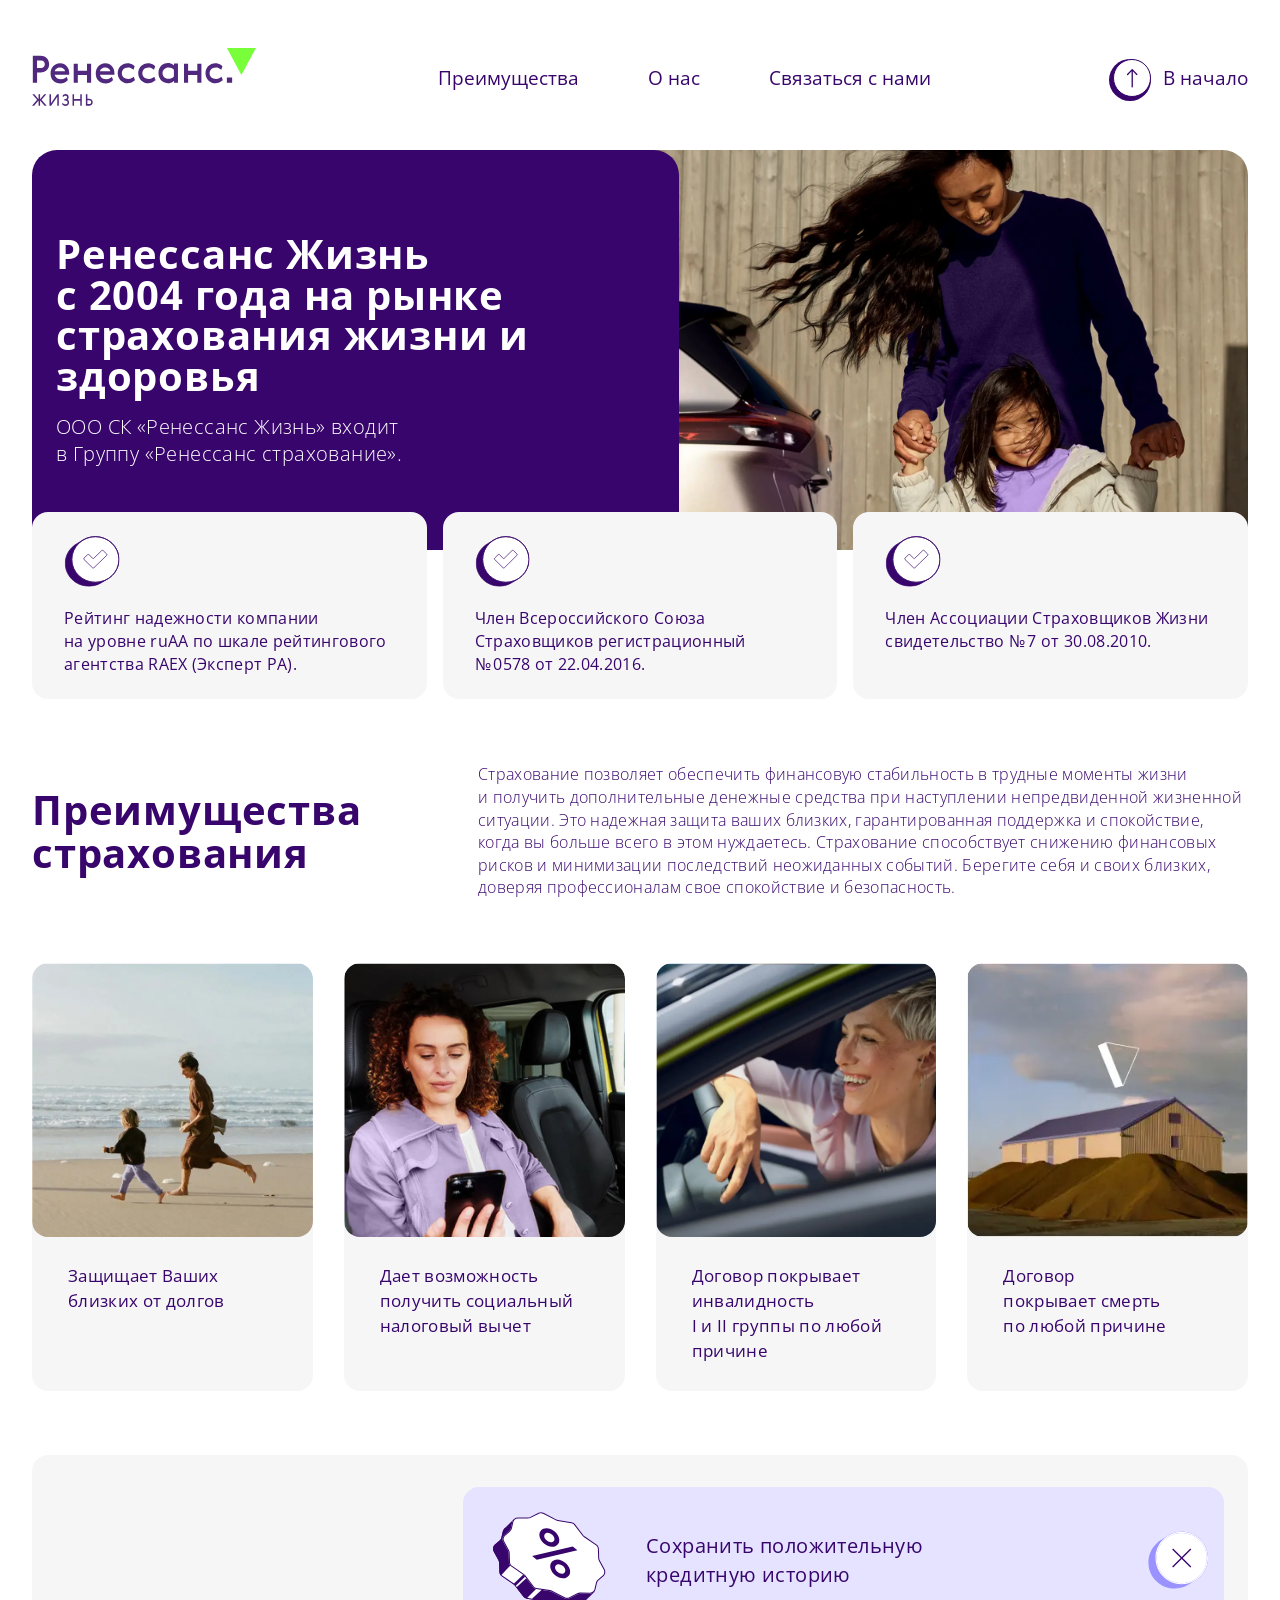
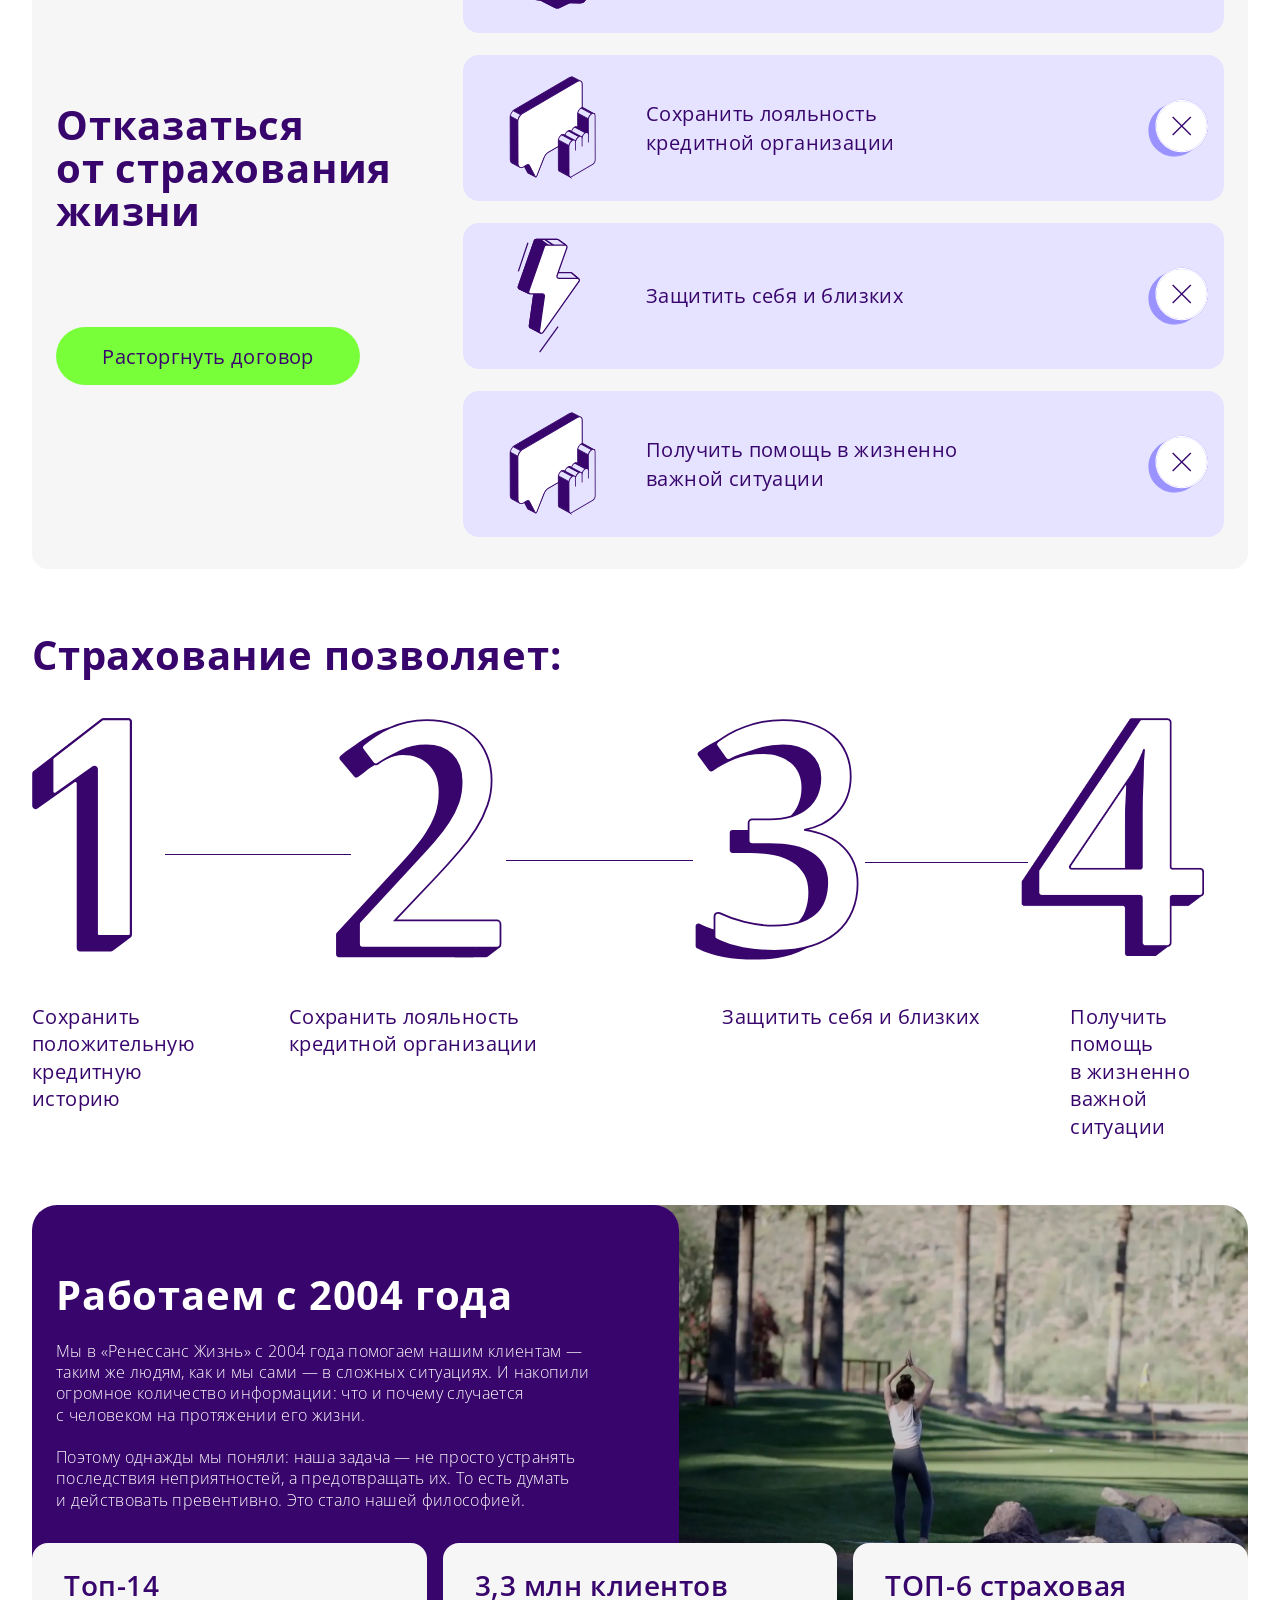
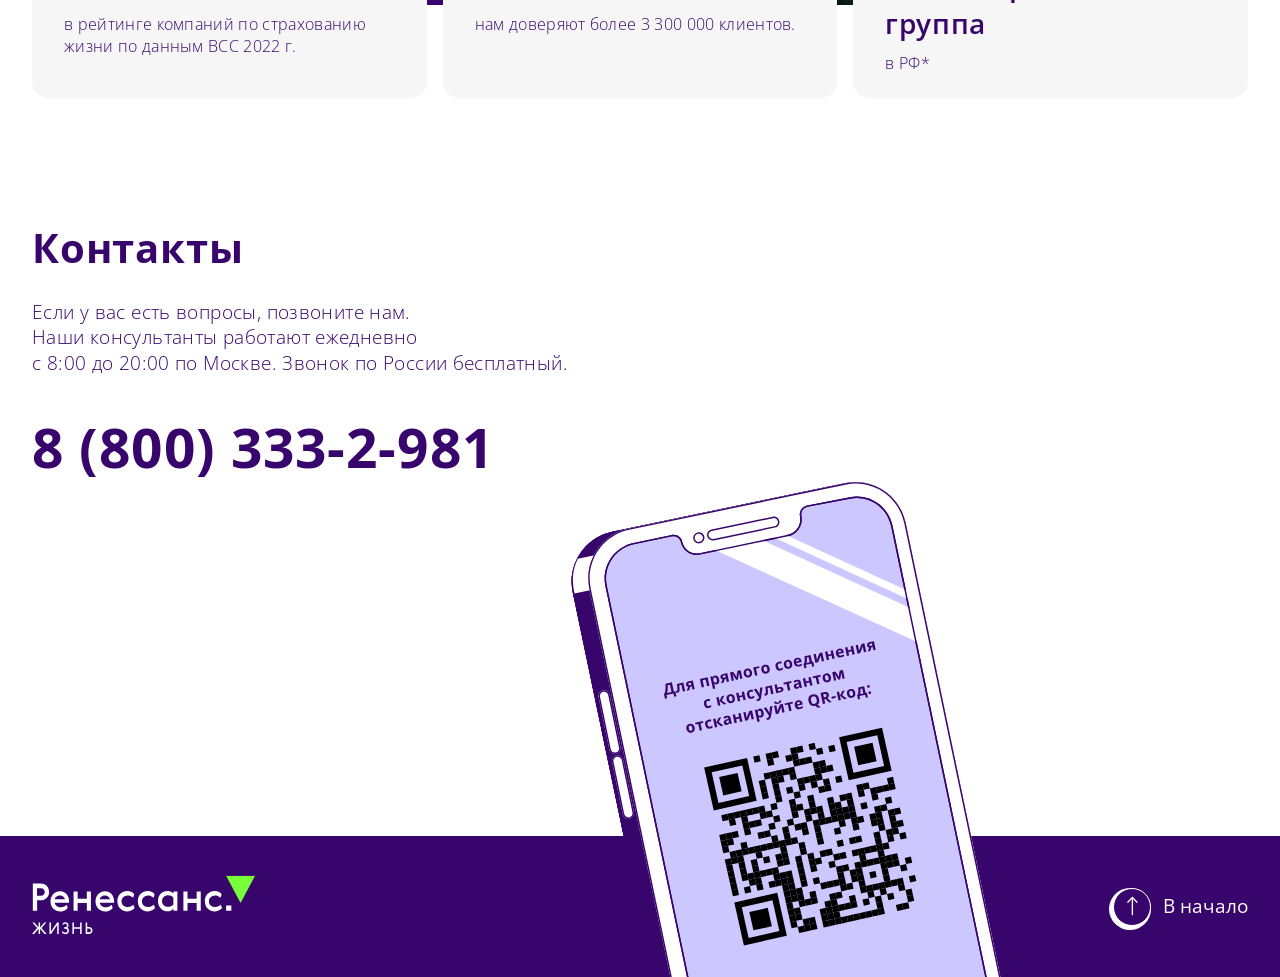
==== commit f065ea9a: "Apply landing page copy updates" ====
--- a/index.html
+++ b/index.html
@@ -58,7 +58,7 @@
     <div class="container hero__container">
         <div class="hero__banner">
             <div class="hero__left">
-                <h1 class="hero__title">Ренессанс Жизнь с 2004 года на рынке страхования жизни</h1>
+                <h1 class="hero__title">Ренессанс Жизнь с 2004 года на рынке страхования жизни и здоровья</h1>
                 <p class="hero__text">ООО СК «Ренессанс Жизнь» входит в Группу «<a href="https://invest.renins.ru/">Ренессанс страхование</a>».</p>
             </div>
             <div class="hero__right">
@@ -96,9 +96,9 @@
             <section id='advantages' class="advantages">
     <div class="container advantages__container">
         <div class="advantages__header">
-            <h2 class="advantages__title">Преимущества кредитного страхования жизни</h2>
+            <h2 class="advantages__title">Преимущества страхования</h2>
             <p class="advantages__text">
-                Услуга страхования позволяет переложить обязанность по оплате кредита на страховую компанию и получить дополнительные денежные средства при наступлении непредвиденной жизненной ситуации, которые Вы сможете направить на погашение кредита.<br><br>Также это защита Ваших близких, которым не придется оплачивать долг.
+                Страхование позволяет обеспечить финансовую стабильность в трудные моменты жизни и получить дополнительные денежные средства при наступлении непредвиденной жизненной ситуации. Это надежная защита ваших близких, гарантированная поддержка и спокойствие, когда вы больше всего в этом нуждаетесь. Страхование способствует снижению финансовых рисков и минимизации последствий неожиданных событий. Берегите себя и своих близких, доверяя профессионалам свое спокойствие и безопасность.
             </p>
         </div>
         <ul class="list-reset advantages__list">
@@ -165,7 +165,7 @@
                     <div class="rejection__img">
                         <img loading="lazy" src="./img/svg/rejection02.svg" class="img-contain" width="141" height="130" alt="rejection01">
                     </div>
-                    <span class="rejection__text">Быть уверенным, что в трудной непредвиденной ситуации кредит будет погашен</span>
+                    <span class="rejection__text">Сохранить лояльность кредитной организации</span>
                     <div class="rejection__remove">
                         <img loading="lazy" src="./img/svg/rejectionRemove.svg" class="img-contain" width="87" height="104" alt="rejectionRemove">
                     </div>
@@ -174,7 +174,16 @@
                     <div class="rejection__img">
                         <img loading="lazy" src="./img/svg/rejection03.svg" class="img-contain" width="63" height="116" alt="rejection01">
                     </div>
-                    <span class="rejection__text">Защитить близких</span>
+                    <span class="rejection__text">Защитить себя и близких</span>
+                    <div class="rejection__remove">
+                        <img loading="lazy" src="./img/svg/rejectionRemove.svg" class="img-contain" width="60" height="57" alt="rejectionRemove">
+                    </div>
+                </li>
+                <li class="rejection__item">
+                    <div class="rejection__img">
+                        <img loading="lazy" src="./img/svg/rejection02.svg" class="img-contain" width="141" height="130" alt="rejection01">
+                    </div>
+                    <span class="rejection__text">Получить помощь в жизненно важной ситуации</span>
                     <div class="rejection__remove">
                         <img loading="lazy" src="./img/svg/rejectionRemove.svg" class="img-contain" width="60" height="57" alt="rejectionRemove">
                     </div>
@@ -185,8 +194,7 @@
 </div>
             <section class="levels">
     <div class="container levels__container">
-        <h2 class="levels__title">Кредитное страхование
-            жизни позволяет:</h2>
+        <h2 class="levels__title">Страхование позволяет:</h2>
         <ul class="list-reset levels__numbers">
             <li class='levels__number'>
                 <img src="./img/svg/1.svg" class="img-contain" width="100" height="290" alt="1">
@@ -203,9 +211,9 @@
         </ul>
         <ul class="list-reset levels__text">
             <li>Сохранить положительную кредитную историю</li>
-            <li>Быть уверенным, что в трудной ситуации кредит будет погашен</li>
-            <li>Чувствовать себя в безопасности в любой точке мира 24/7</li>
-            <li>Повысить лояльность банка</li>
+            <li>Сохранить лояльность кредитной организации</li>
+            <li>Защитить себя и близких</li>
+            <li>Получить помощь в жизненно важной ситуации</li>
         </ul>
     </div>
 </section>
@@ -231,12 +239,12 @@
                     <p class="history__description">в рейтинге компаний по страхованию жизни по данным ВСС 2022 г.</p>
                 </div>
                 <div class="swiper-slide">
-                    <span class="history__name">3 млн клиентов</span>
-                    <p class="history__description">нам доверяют более 3 000 000 клиентов.</p>
-                </div>
-                <div class="swiper-slide">
-                    <span class="history__name">Топ компаний</span>
-                    <p class="history__description">входим в ТОП лучших компаний с рейтингом финансовой надежности ruAA.</p>
+                    <span class="history__name">3,3 млн клиентов</span>
+                    <p class="history__description">нам доверяют более 3 300 000 клиентов.</p>
+                </div>
+                <div class="swiper-slide">
+                    <span class="history__name">ТОП-6 страховая группа</span>
+                    <p class="history__description">в РФ*</p>
                 </div>
             </div>
         </div>
@@ -277,4 +285,4 @@
       </div>
    </body>
 
-</html>+</html>
--- a/css/main.css
+++ b/css/main.css
@@ -1553,11 +1553,18 @@
   margin-left: 30px;
 }
 .rejection__item:nth-child(3) .rejection__img {
-  width: 63px;
-  height: 116px;
-  margin-right: 40px;
-  margin-left: 38px;
-}
+    width: 63px;
+    height: 116px;
+    margin-right: 40px;
+    margin-left: 38px;
+  }
+
+.rejection__item:nth-child(4) .rejection__img {
+    width: 87px;
+    height: 104px;
+    margin-right: 24px;
+    margin-left: 30px;
+  }
 
 .rejection__text {
   text-align: left;
@@ -1674,11 +1681,17 @@
     margin-left: 5px;
   }
   .rejection__item:nth-child(3) .rejection__img {
-    width: 19.5px;
-    height: 35.5px;
-    margin-right: 10px;
-    margin-left: 14px;
-  }
+      width: 19.5px;
+      height: 35.5px;
+      margin-right: 10px;
+      margin-left: 14px;
+    }
+  .rejection__item:nth-child(4) .rejection__img {
+      width: 32px;
+      height: 38px;
+      margin-right: 6px;
+      margin-left: 5px;
+    }
   .rejection__text {
     font-size: 12px;
     line-height: 125%;
@@ -3216,4 +3229,4 @@
     line-height: 160%;
     letter-spacing: 0.02em;
   }
-}+}
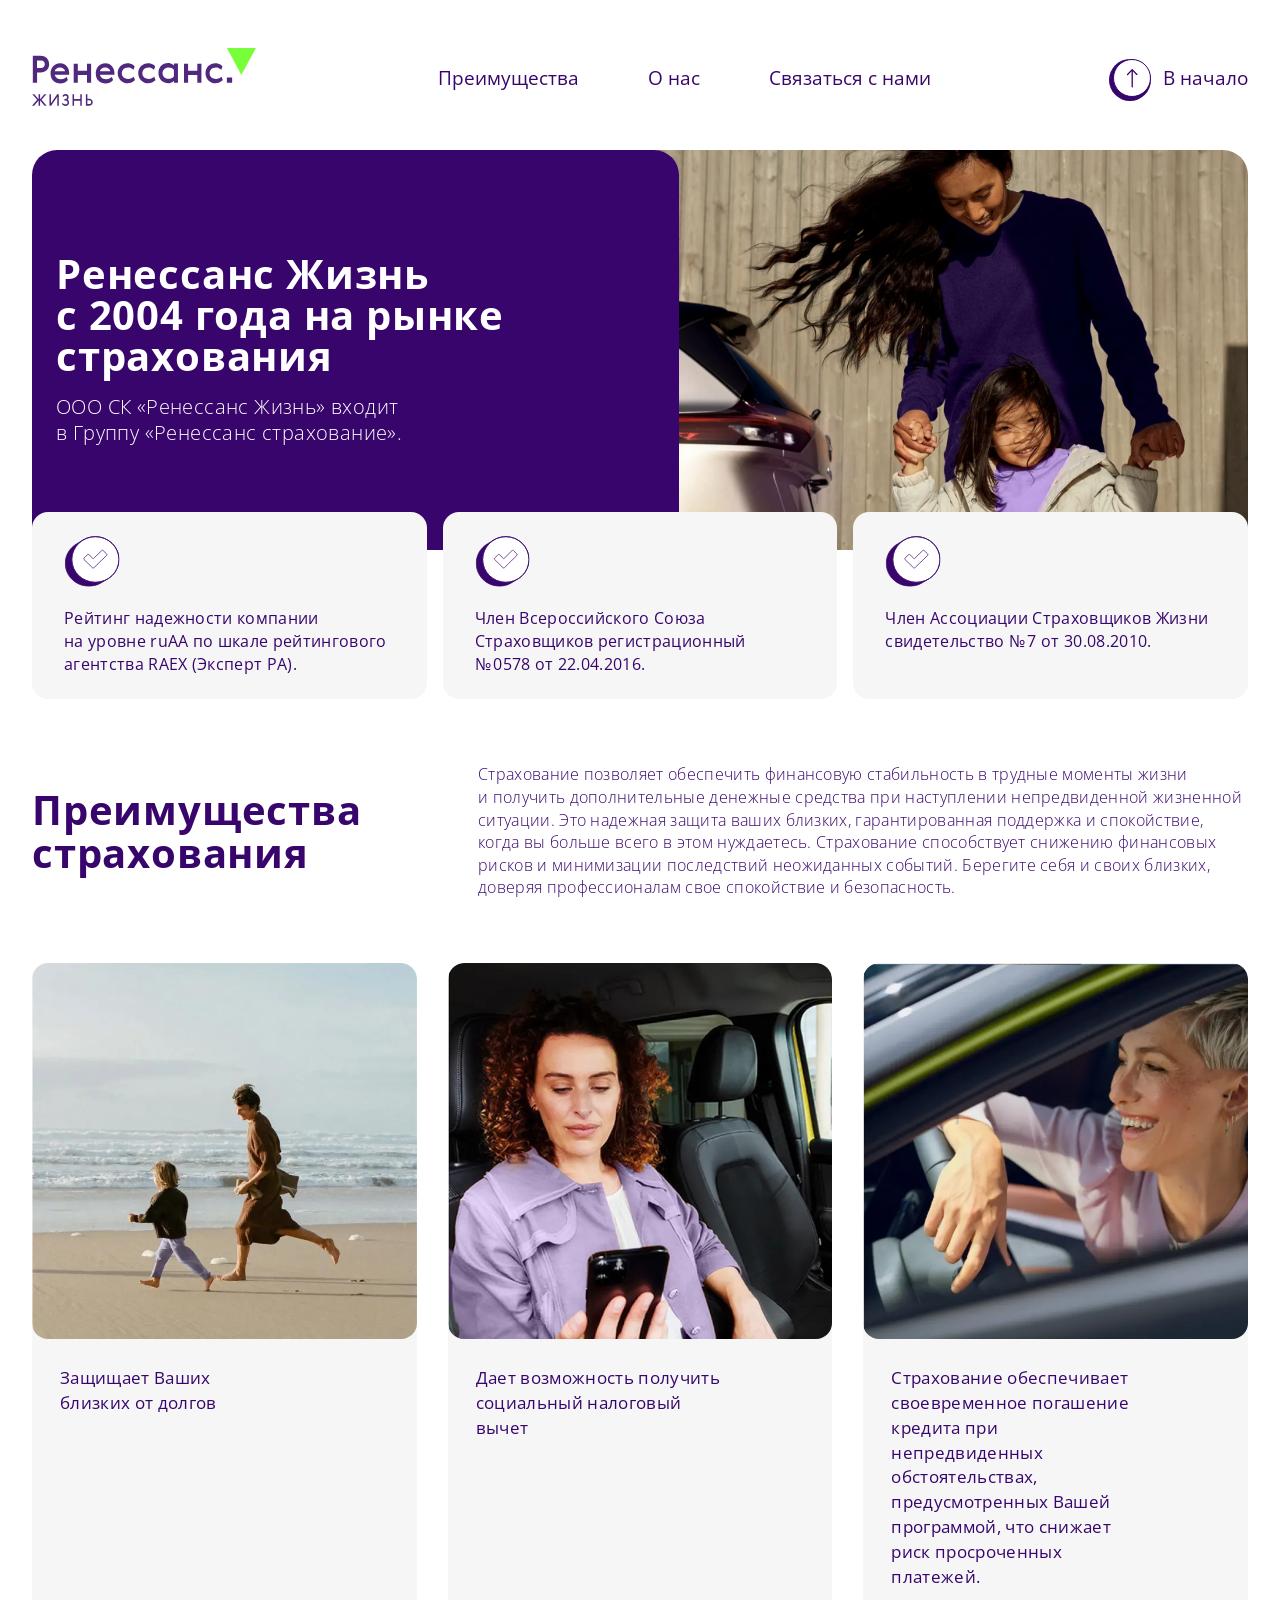
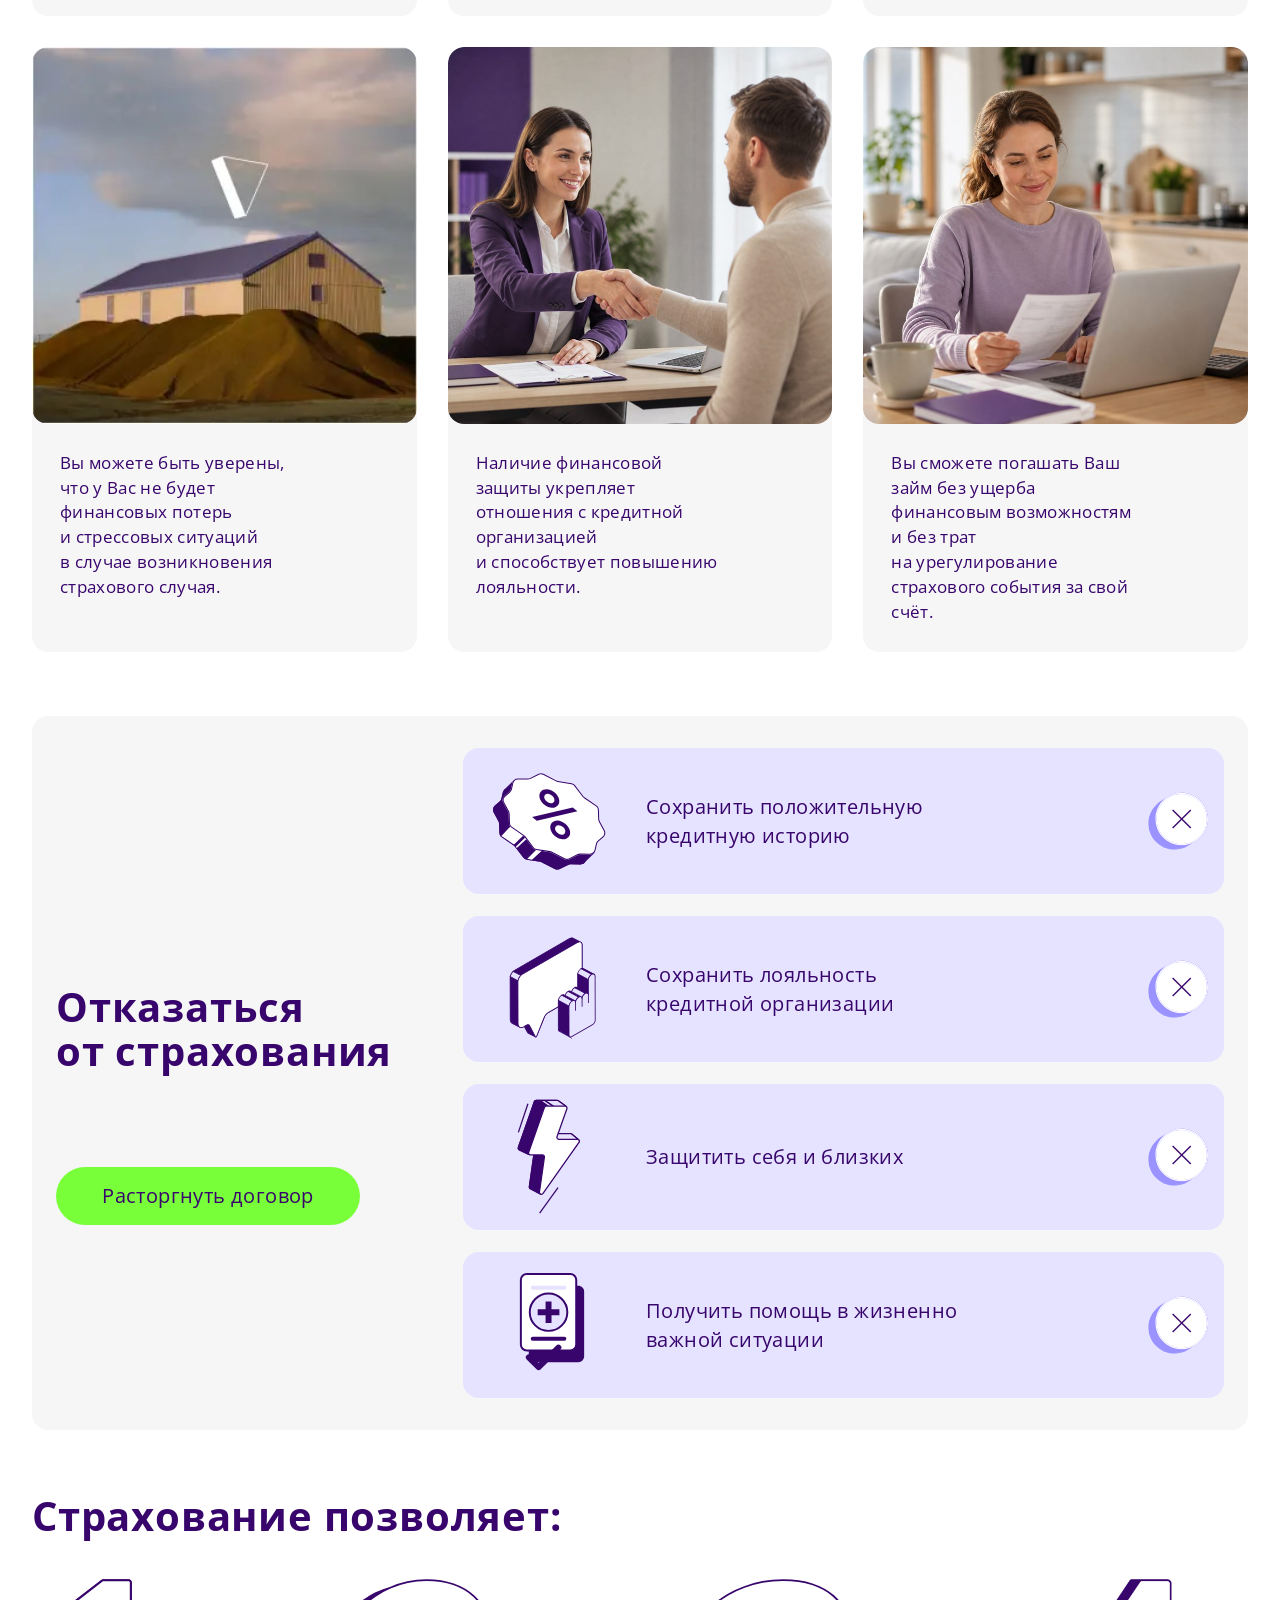
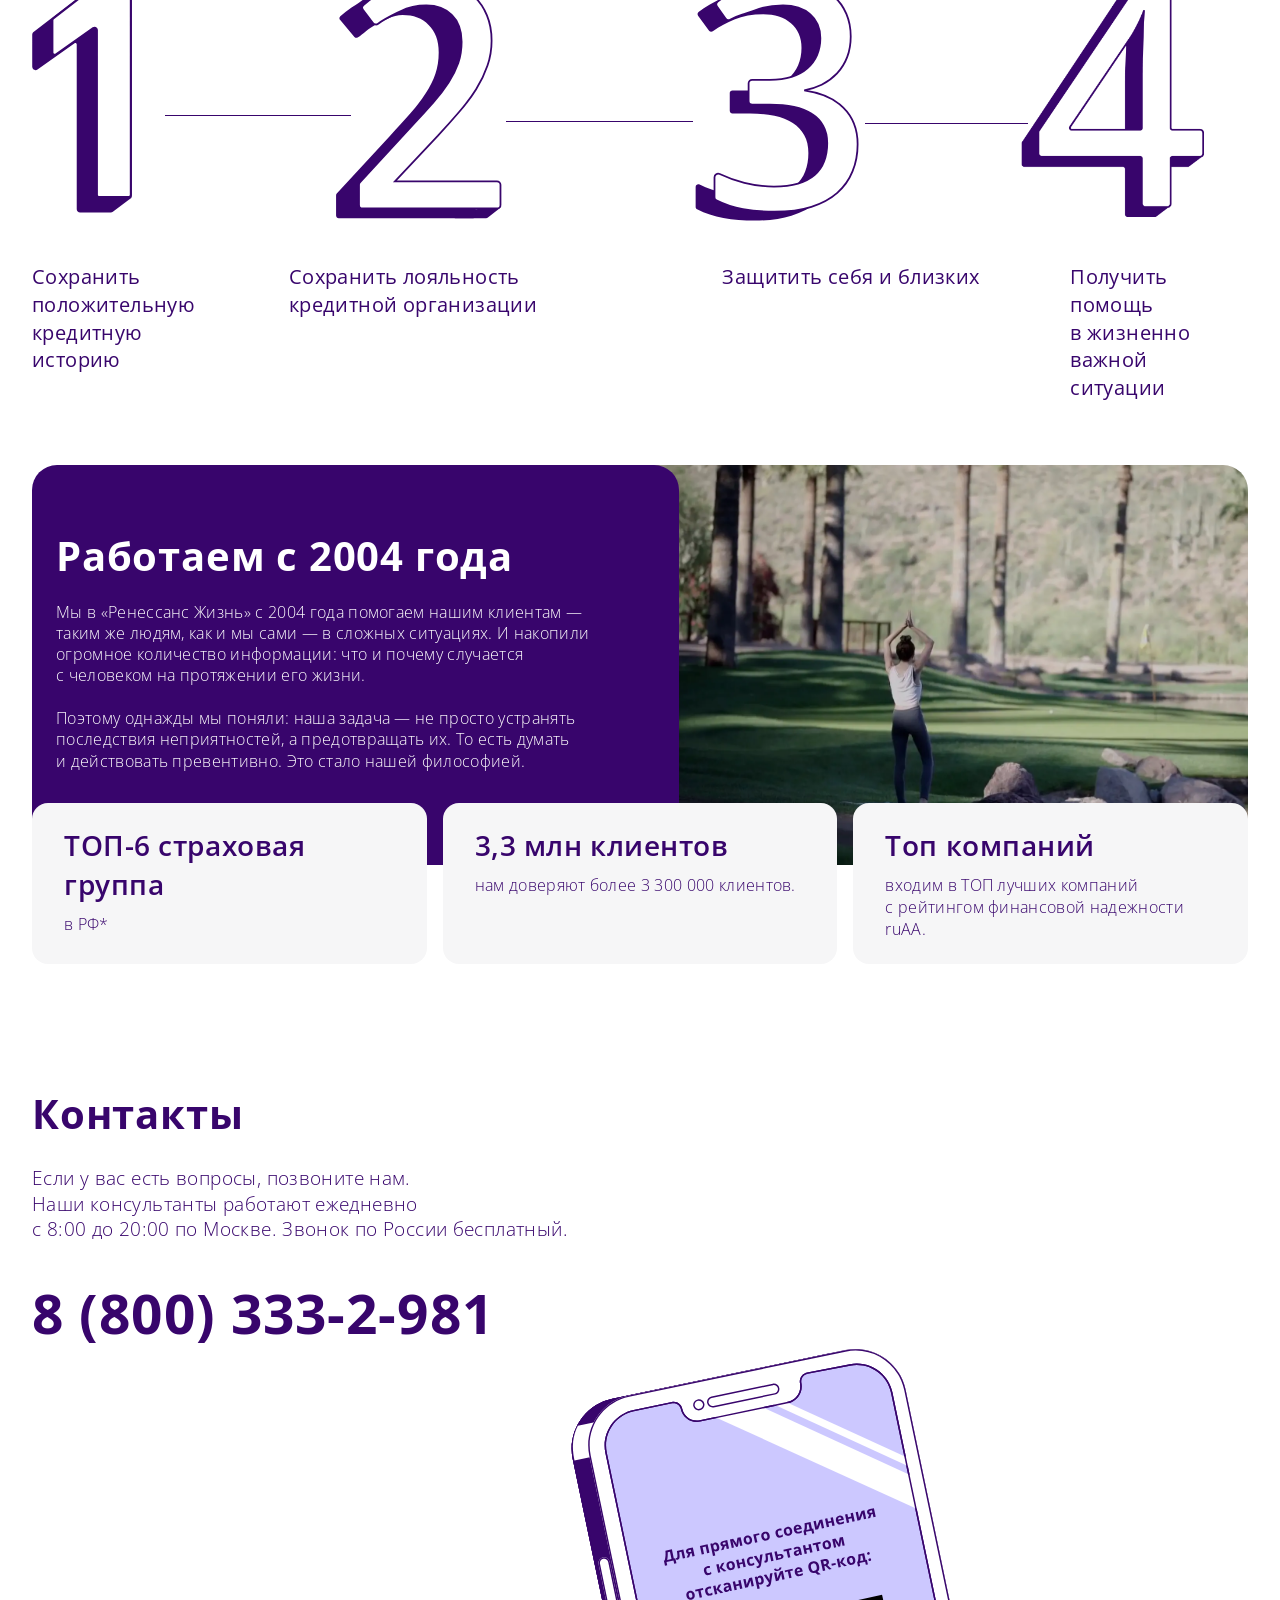
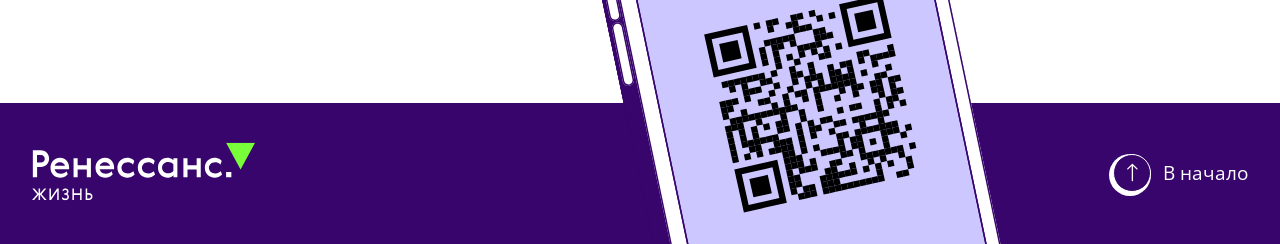
==== commit 5f9d8667: "Refine landing page updates" ====
--- a/index.html
+++ b/index.html
@@ -58,7 +58,7 @@
     <div class="container hero__container">
         <div class="hero__banner">
             <div class="hero__left">
-                <h1 class="hero__title">Ренессанс Жизнь с 2004 года на рынке страхования жизни и здоровья</h1>
+                <h1 class="hero__title">Ренессанс Жизнь с 2004 года на рынке страхования</h1>
                 <p class="hero__text">ООО СК «Ренессанс Жизнь» входит в Группу «<a href="https://invest.renins.ru/">Ренессанс страхование</a>».</p>
             </div>
             <div class="hero__right">
@@ -127,7 +127,7 @@
                         <img loading="lazy" src="./img/advantages03.jpg" class="img-cover" width="326" height="320" alt="advantage">
                     </picture>
                 </div>
-                <span class="advantages__description">Договор покрывает инвалидность I и II группы по любой причине</span>
+                <span class="advantages__description">Страхование обеспечивает своевременное погашение кредита при непредвиденных обстоятельствах, предусмотренных Вашей программой, что снижает риск просроченных платежей.</span>
             </li>
             <li class="advantages__item">
                 <div class="advantages__img">
@@ -136,8 +136,23 @@
                         <img loading="lazy" src="./img/advantages04.jpg" class="img-cover" width="326" height="320" alt="advantage">
                     </picture>
                 </div>
-                <span class="advantages__description">Договор<br>покрывает смерть
-                    по любой причине</span>
+                <span class="advantages__description">Вы можете быть уверены, что у Вас не будет финансовых потерь и стрессовых ситуаций в случае возникновения страхового случая.</span>
+            </li>
+            <li class="advantages__item">
+                <div class="advantages__img">
+                    <picture>
+                        <img loading="lazy" src="./img/advantages05.jpg" class="img-cover" width="326" height="320" alt="advantage">
+                    </picture>
+                </div>
+                <span class="advantages__description">Наличие финансовой защиты укрепляет отношения с кредитной организацией и способствует повышению лояльности.</span>
+            </li>
+            <li class="advantages__item">
+                <div class="advantages__img">
+                    <picture>
+                        <img loading="lazy" src="./img/advantages06.jpg" class="img-cover" width="326" height="320" alt="advantage">
+                    </picture>
+                </div>
+                <span class="advantages__description">Вы сможете погашать Ваш займ без ущерба финансовым возможностям и без трат на урегулирование страхового события за свой счёт.</span>
             </li>
         </ul>
     </div>
@@ -146,7 +161,7 @@
     <div class="container rejection__container">
         <div class="rejection__content">
             <div class="rejection__info">
-                <h2 class="rejection__title">Отказаться от страхования жизни</h2>
+                <h2 class="rejection__title">Отказаться от страхования</h2>
                 <a href='effects.html' class="btn-reset rejection__btn btn-green">
                     <span>Расторгнуть договор</span>
                 </a>
@@ -181,7 +196,7 @@
                 </li>
                 <li class="rejection__item">
                     <div class="rejection__img">
-                        <img loading="lazy" src="./img/svg/rejection02.svg" class="img-contain" width="141" height="130" alt="rejection01">
+                        <img loading="lazy" src="./img/svg/rejection04.svg" class="img-contain" width="141" height="130" alt="rejection01">
                     </div>
                     <span class="rejection__text">Получить помощь в жизненно важной ситуации</span>
                     <div class="rejection__remove">
@@ -235,16 +250,16 @@
             <div class="slider__pagination"></div>
             <div class="swiper-wrapper">
                 <div class="swiper-slide">
-                    <span class="history__name">Топ-14 </span>
-                    <p class="history__description">в рейтинге компаний по страхованию жизни по данным ВСС 2022 г.</p>
+                    <span class="history__name">ТОП-6 страховая группа</span>
+                    <p class="history__description">в РФ*</p>
                 </div>
                 <div class="swiper-slide">
                     <span class="history__name">3,3 млн клиентов</span>
                     <p class="history__description">нам доверяют более 3 300 000 клиентов.</p>
                 </div>
                 <div class="swiper-slide">
-                    <span class="history__name">ТОП-6 страховая группа</span>
-                    <p class="history__description">в РФ*</p>
+                    <span class="history__name">Топ компаний</span>
+                    <p class="history__description">входим в ТОП лучших компаний с рейтингом финансовой надежности ruAA.</p>
                 </div>
             </div>
         </div>
--- a/css/main.css
+++ b/css/main.css
@@ -1304,8 +1304,8 @@
   width: 100%;
   display: -ms-grid;
   display: grid;
-  -ms-grid-columns: (1fr)[4];
-  grid-template-columns: repeat(4, 1fr);
+  -ms-grid-columns: (1fr)[3];
+  grid-template-columns: repeat(3, 1fr);
   gap: 31px;
   -webkit-box-align: stretch;
   -ms-flex-align: stretch;
@@ -1368,6 +1368,10 @@
     flex: 1 1 0;
     max-width: 100%;
     font-size: 16px;
+  }
+  .advantages__description {
+    padding-left: 28px;
+    padding-right: 28px;
   }
 }
 @media screen and (max-width: 978px) {
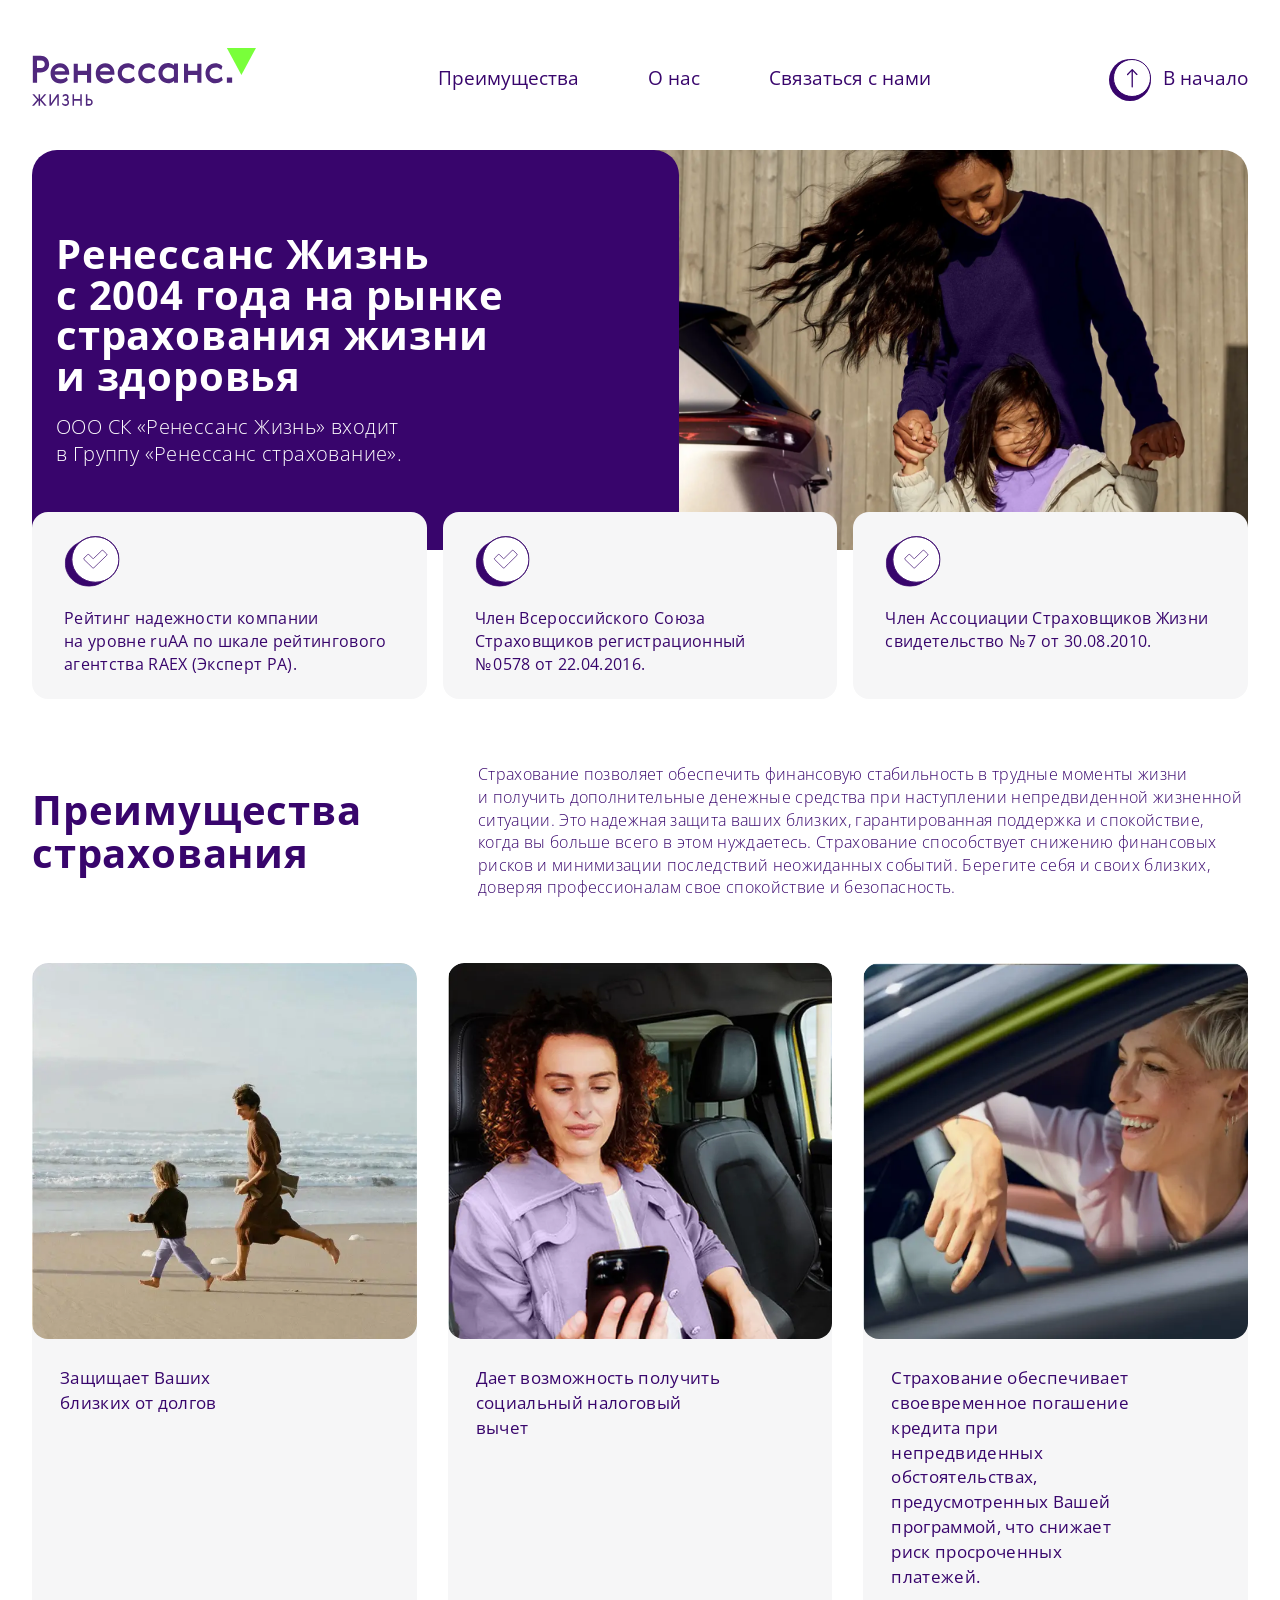
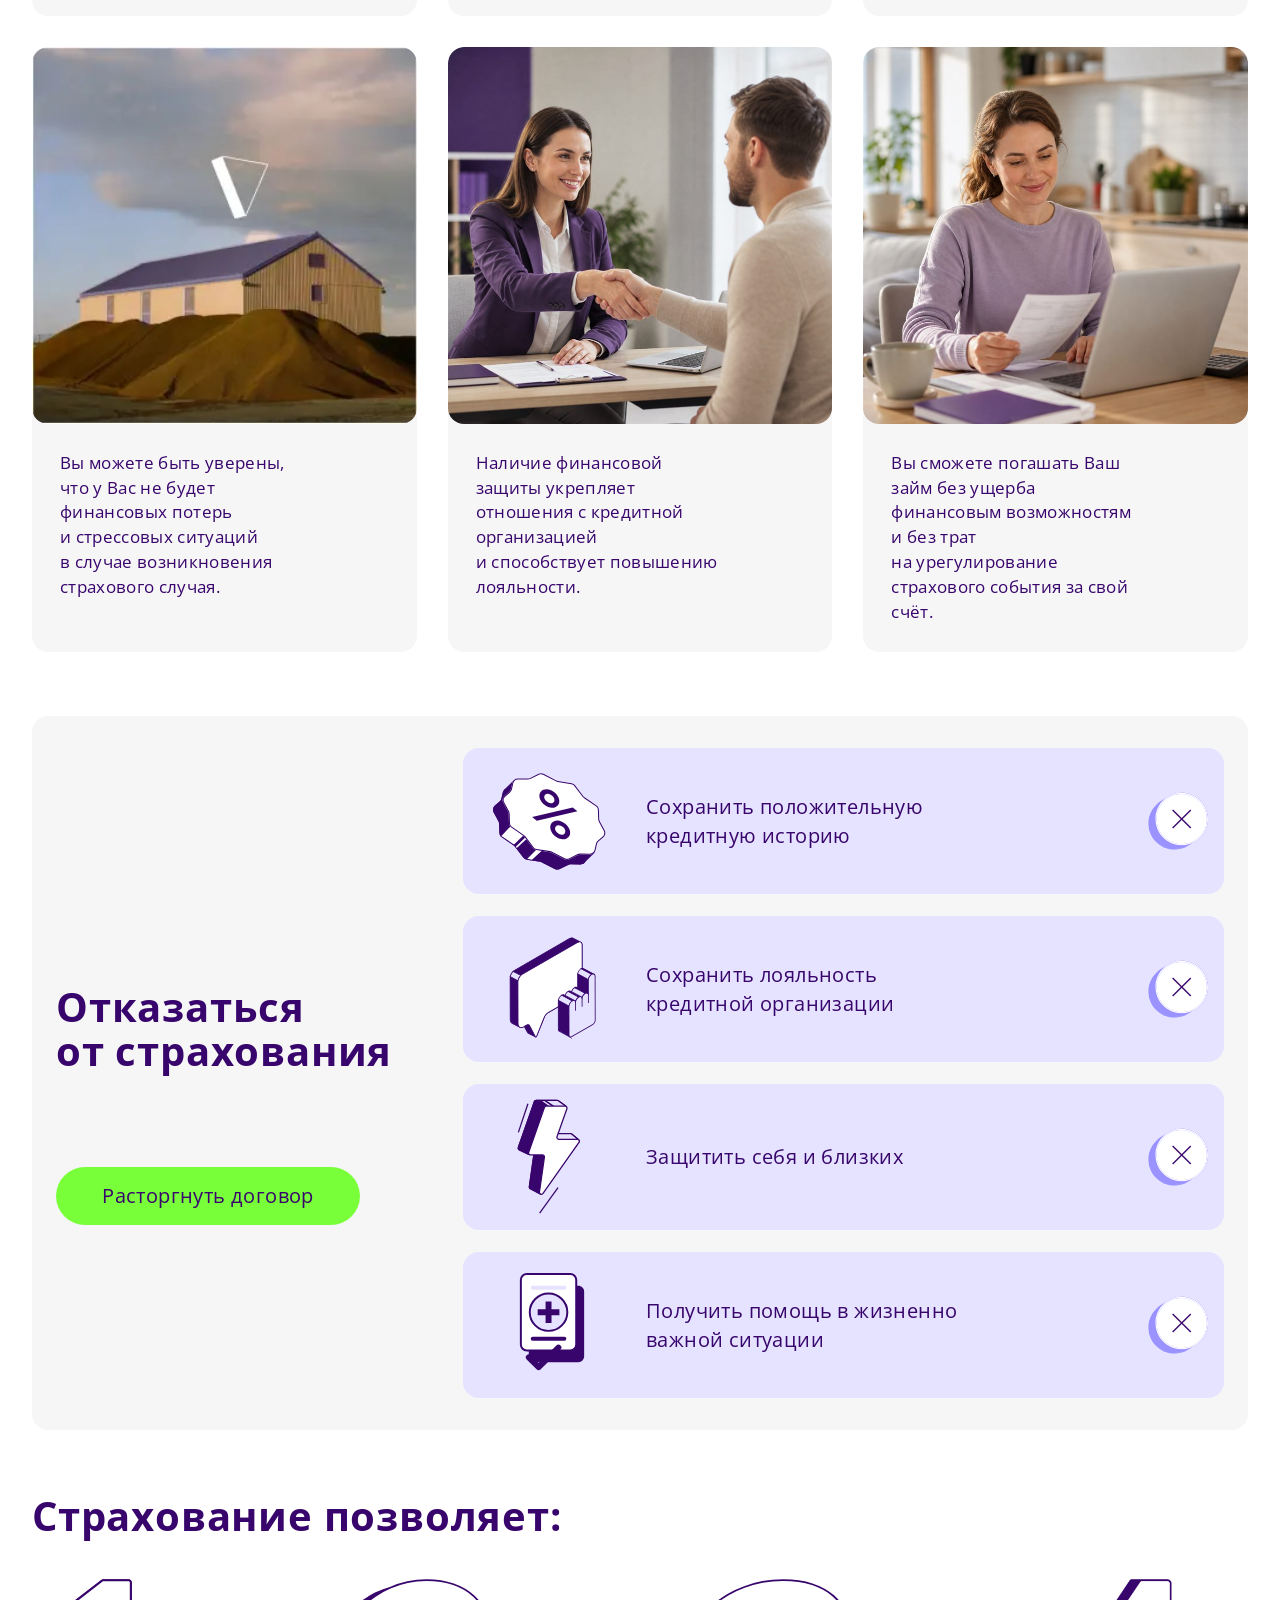
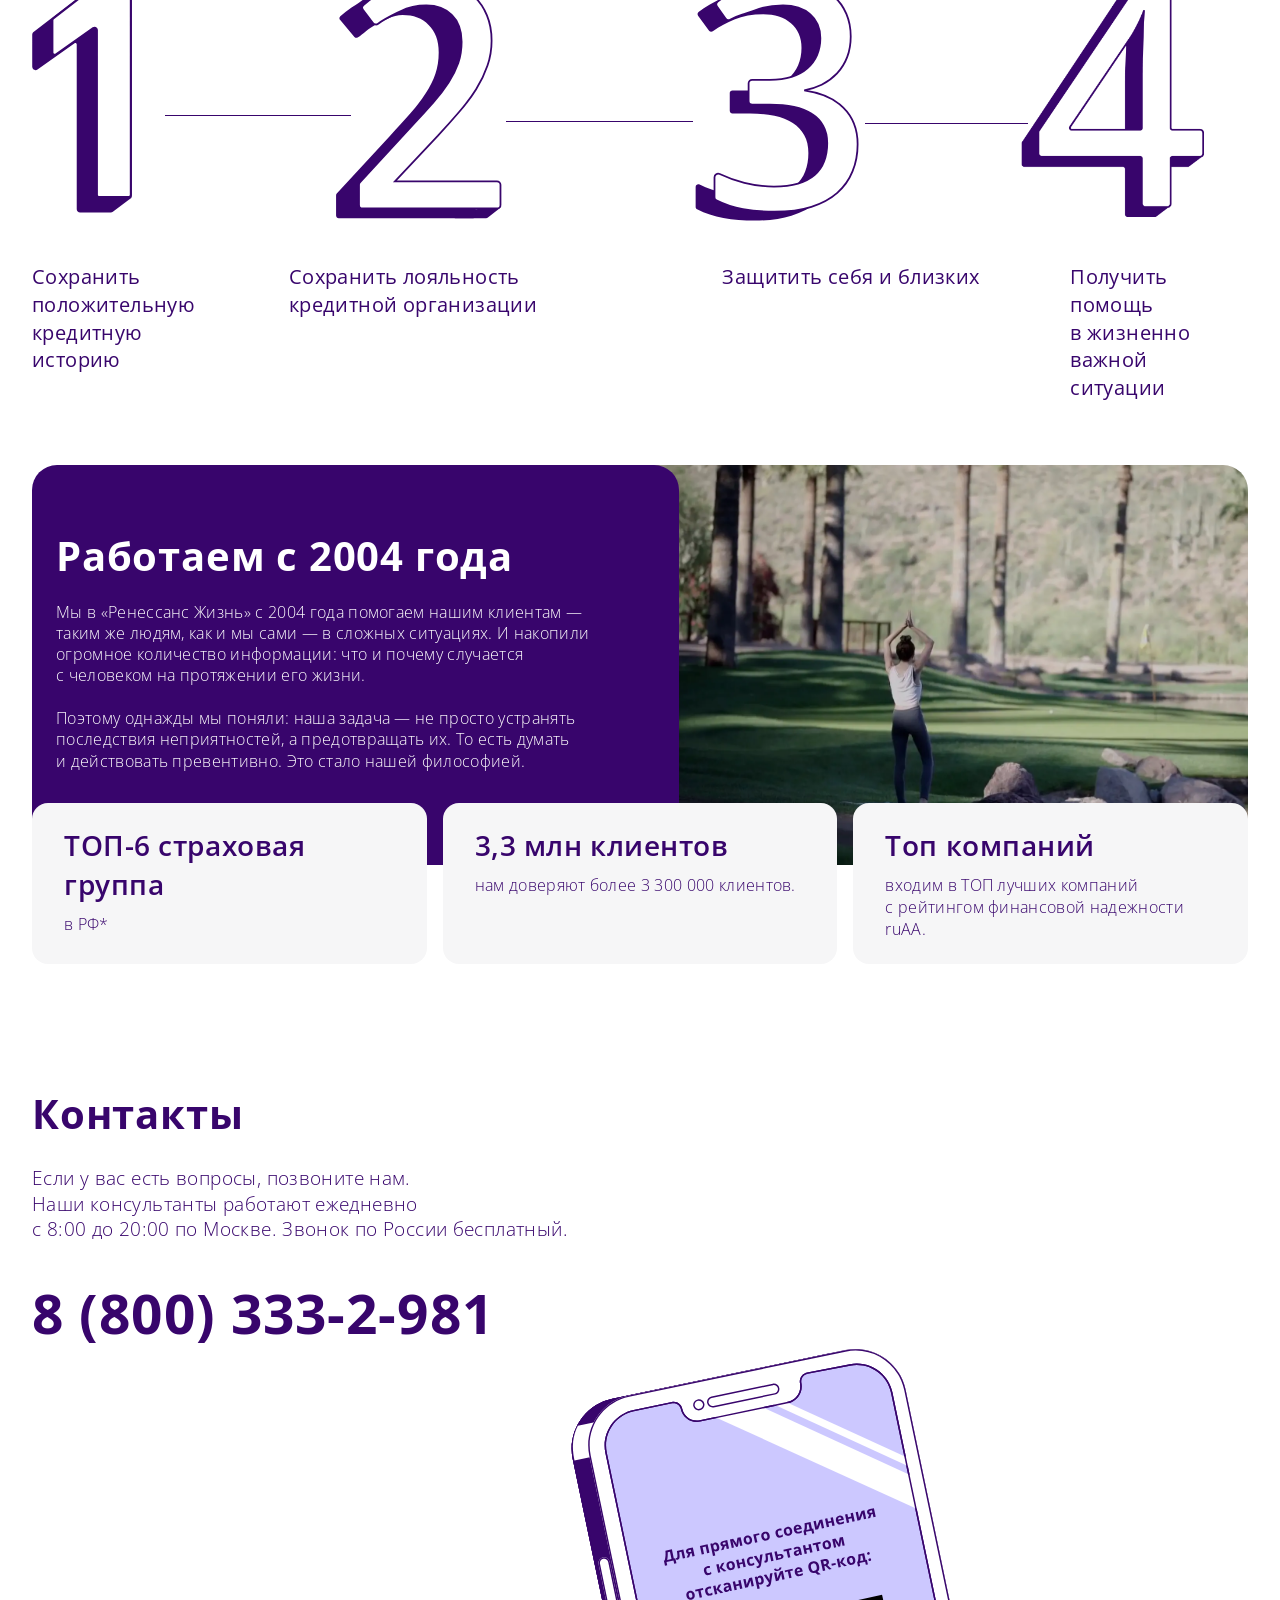
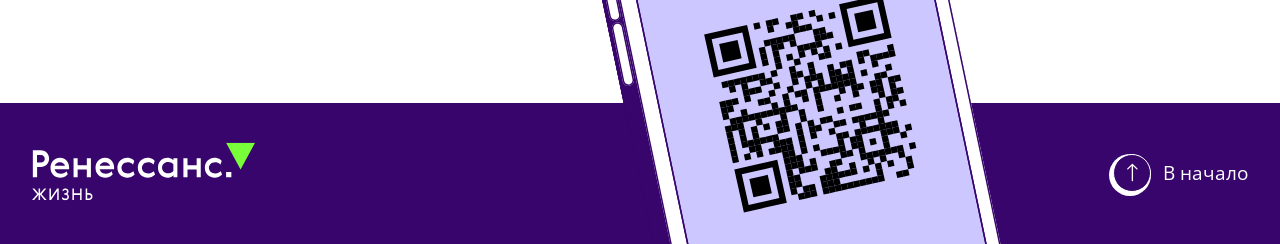
==== commit 7f9ec77c: "Adjust advantage card layout" ====
--- a/index.html
+++ b/index.html
@@ -58,7 +58,7 @@
     <div class="container hero__container">
         <div class="hero__banner">
             <div class="hero__left">
-                <h1 class="hero__title">Ренессанс Жизнь с 2004 года на рынке страхования</h1>
+                <h1 class="hero__title">Ренессанс Жизнь с 2004 года на рынке страхования жизни и здоровья</h1>
                 <p class="hero__text">ООО СК «Ренессанс Жизнь» входит в Группу «<a href="https://invest.renins.ru/">Ренессанс страхование</a>».</p>
             </div>
             <div class="hero__right">
